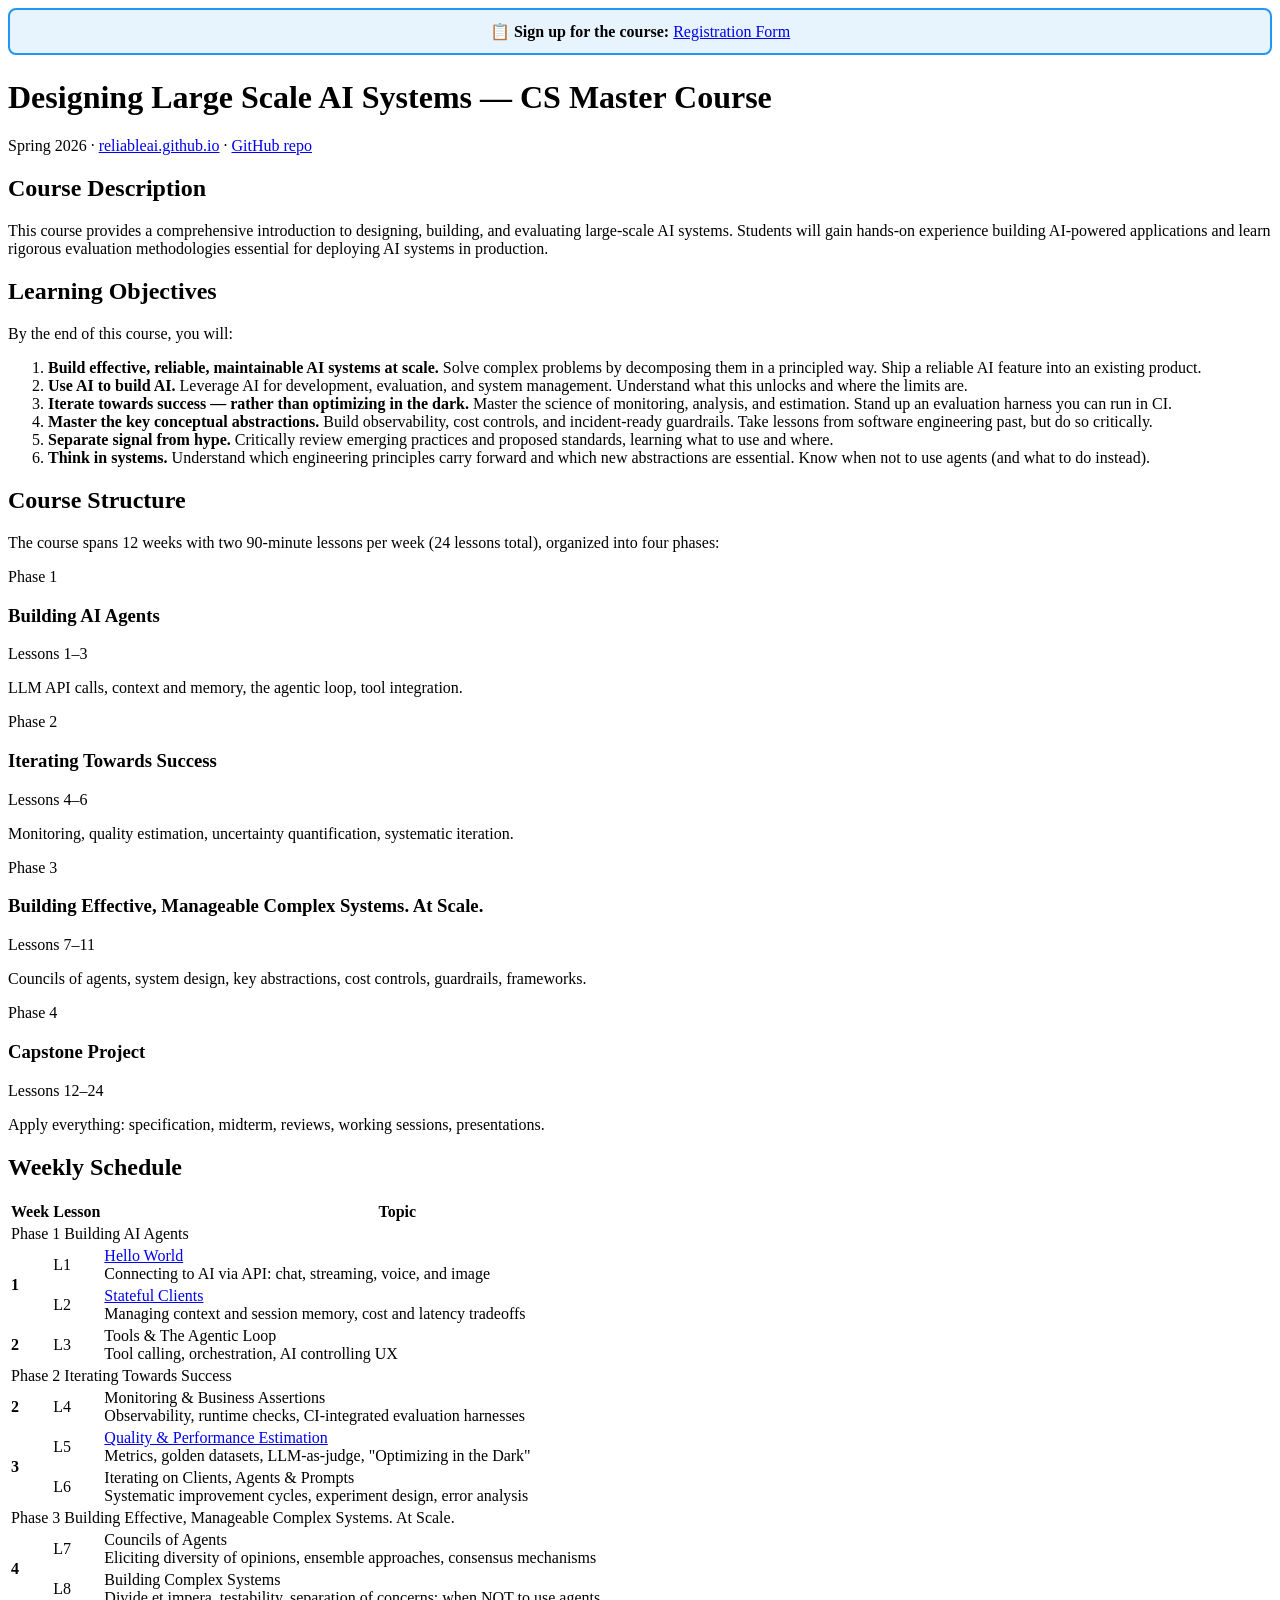
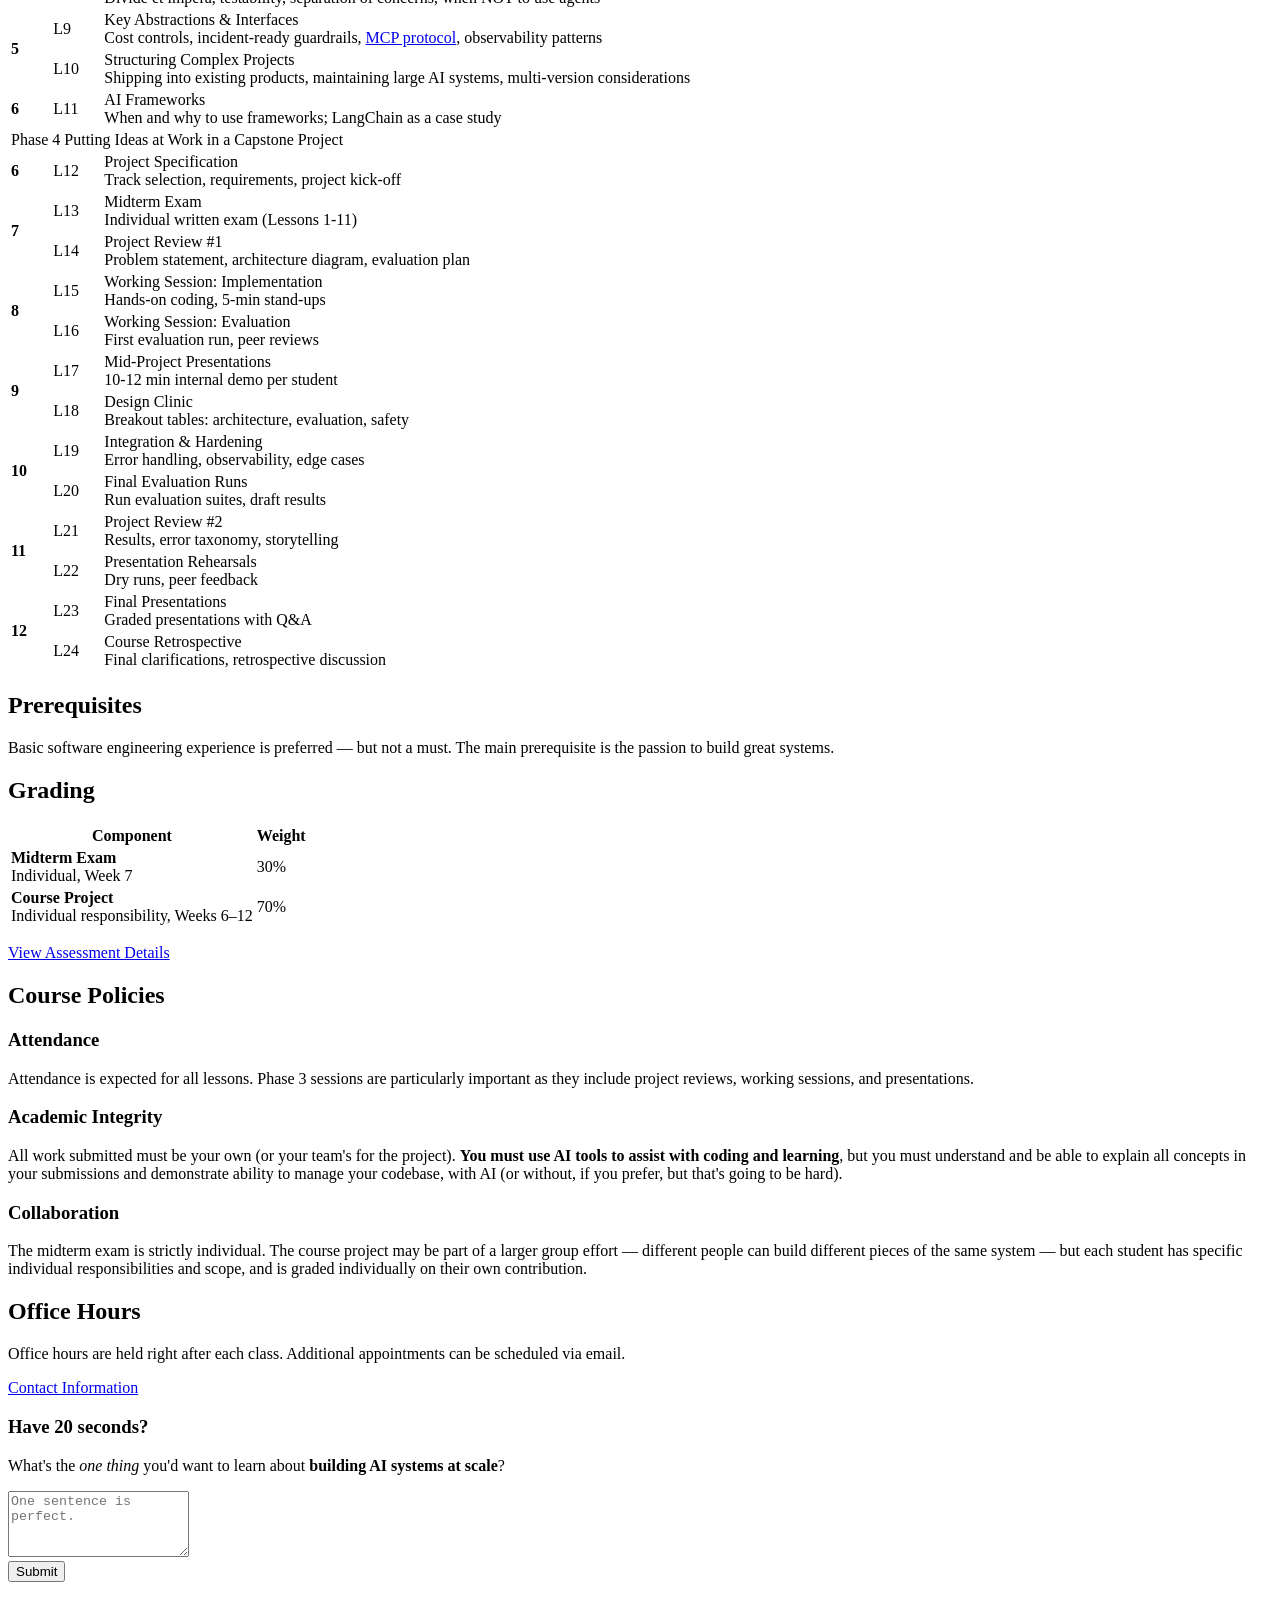
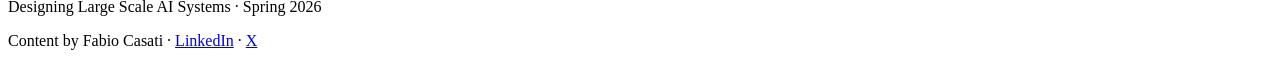
==== index.html @ 2cc03a86 "Add course signup form link to homepage" ====
<!DOCTYPE html>
<!--
  Content by Fabio Casati
  https://www.linkedin.com/in/sphoebs/
  https://x.com/sphoebs
-->
<html lang="en">
<head>
  <meta charset="UTF-8">
  <meta name="viewport" content="width=device-width, initial-scale=1.0">
  <title>Designing Large Scale AI Systems - Spring 2026</title>
  <link rel="stylesheet" href="style.css">
</head>
<body>
  <!-- Header loaded dynamically -->

  <main>
    <div style="background: #e8f4fd; border: 2px solid #2196F3; border-radius: 8px; padding: 12px 20px; margin-bottom: 24px; text-align: center;">
      <strong>📋 Sign up for the course:</strong> <a href="https://forms.gle/YihfPA1Evv4JsoEd8" target="_blank">Registration Form</a>
    </div>
    <h1>Designing Large Scale AI Systems — CS Master Course</h1>
    <p class="text-muted">Spring 2026 · <a href="https://reliableai.github.io">reliableai.github.io</a> · <a href="https://github.com/reliableai/ai-design-2026-pub">GitHub repo</a></p>
    <h2>Course Description</h2>
    <p>
      This course provides a comprehensive introduction to designing, building, and evaluating
      large-scale AI systems. Students will gain hands-on experience building AI-powered applications
      and learn rigorous evaluation methodologies essential for deploying AI systems in production.
    </p>

    <div class="objectives-box">
      <h2>Learning Objectives</h2>
      <p>By the end of this course, you will:</p>
      <ol>
        <li><strong>Build effective, reliable, maintainable AI systems at scale.</strong> Solve complex problems by decomposing them in a principled way. Ship a reliable AI feature into an existing product.</li>
        <li><strong>Use AI to build AI.</strong> Leverage AI for development, evaluation, and system management. Understand what this unlocks and where the limits are.</li>
        <li><strong>Iterate towards success — rather than optimizing in the dark.</strong> Master the science of monitoring, analysis, and estimation. Stand up an evaluation harness you can run in CI.</li>
        <li><strong>Master the key conceptual abstractions.</strong> Build observability, cost controls, and incident-ready guardrails. Take lessons from software engineering past, but do so critically.</li>
        <li><strong>Separate signal from hype.</strong> Critically review emerging practices and proposed standards, learning what to use and where.</li>
        <li><strong>Think in systems.</strong> Understand which engineering principles carry forward and which new abstractions are essential. Know when not to use agents (and what to do instead).</li>
      </ol>
    </div>

    <div class="phases-box">
      <h2>Course Structure</h2>
      <p>The course spans 12 weeks with two 90-minute lessons per week (24 lessons total), organized into four phases:</p>
      <div class="phases-grid">
        <div class="phase-card phase-1">
          <div class="phase-number">Phase 1</div>
          <h3>Building AI Agents</h3>
          <div class="phase-lessons">Lessons 1–3</div>
          <p>LLM API calls, context and memory, the agentic loop, tool integration.</p>
        </div>
        <div class="phase-card phase-2">
          <div class="phase-number">Phase 2</div>
          <h3>Iterating Towards Success</h3>
          <div class="phase-lessons">Lessons 4–6</div>
          <p>Monitoring, quality estimation, uncertainty quantification, systematic iteration.</p>
        </div>
        <div class="phase-card phase-3">
          <div class="phase-number">Phase 3</div>
          <h3>Building Effective, Manageable Complex Systems. At Scale.</h3>
          <div class="phase-lessons">Lessons 7–11</div>
          <p>Councils of agents, system design, key abstractions, cost controls, guardrails, frameworks.</p>
        </div>
        <div class="phase-card phase-4">
          <div class="phase-number">Phase 4</div>
          <h3>Capstone Project</h3>
          <div class="phase-lessons">Lessons 12–24</div>
          <p>Apply everything: specification, midterm, reviews, working sessions, presentations.</p>
        </div>
      </div>
    </div>

    <h2>Weekly Schedule</h2>

    <table>
      <thead>
        <tr>
          <th>Week</th>
          <th>Lesson</th>
          <th>Topic</th>
        </tr>
      </thead>
      <tbody>
        <!-- Phase 1 -->
        <tr class="week-header">
          <td colspan="3"><span class="phase phase-1">Phase 1</span> Building AI Agents</td>
        </tr>
        <tr>
          <td rowspan="2"><strong>1</strong></td>
          <td>L1</td>
          <td>
            <div class="lesson-title"><a href="labs/01_hello_world/hello_world_3.0.html">Hello World</a></div>
            <div class="lesson-desc">Connecting to AI via API: chat, streaming, voice, and image</div>
          </td>
        </tr>
        <tr>
          <td>L2</td>
          <td>
            <div class="lesson-title"><a href="labs/02_standalone_agents/stateless_stateful_agents.html">Stateful Clients</a></div>
            <div class="lesson-desc">Managing context and session memory, cost and latency tradeoffs</div>
          </td>
        </tr>
        <tr>
          <td><strong>2</strong></td>
          <td>L3</td>
          <td>
            <div class="lesson-title">Tools & The Agentic Loop</div>
            <div class="lesson-desc">Tool calling, orchestration, AI controlling UX</div>
          </td>
        </tr>

        <!-- Phase 2 -->
        <tr class="week-header">
          <td colspan="3"><span class="phase phase-2">Phase 2</span> Iterating Towards Success</td>
        </tr>
        <tr>
          <td><strong>2</strong></td>
          <td>L4</td>
          <td>
            <div class="lesson-title">Monitoring & Business Assertions</div>
            <div class="lesson-desc">Observability, runtime checks, CI-integrated evaluation harnesses</div>
          </td>
        </tr>
        <tr>
          <td rowspan="2"><strong>3</strong></td>
          <td>L5</td>
          <td>
            <div class="lesson-title"><a href="labs/04_eval/optimizing-in-the-dark/index.html">Quality & Performance Estimation</a></div>
            <div class="lesson-desc">Metrics, golden datasets, LLM-as-judge, "Optimizing in the Dark"</div>
          </td>
        </tr>
        <tr>
          <td>L6</td>
          <td>
            <div class="lesson-title">Iterating on Clients, Agents & Prompts</div>
            <div class="lesson-desc">Systematic improvement cycles, experiment design, error analysis</div>
          </td>
        </tr>

        <!-- Phase 3 -->
        <tr class="week-header">
          <td colspan="3"><span class="phase phase-3">Phase 3</span> Building Effective, Manageable Complex Systems. At Scale.</td>
        </tr>
        <tr>
          <td rowspan="2"><strong>4</strong></td>
          <td>L7</td>
          <td>
            <div class="lesson-title">Councils of Agents</div>
            <div class="lesson-desc">Eliciting diversity of opinions, ensemble approaches, consensus mechanisms</div>
          </td>
        </tr>
        <tr>
          <td>L8</td>
          <td>
            <div class="lesson-title">Building Complex Systems</div>
            <div class="lesson-desc">Divide et impera, testability, separation of concerns; when NOT to use agents</div>
          </td>
        </tr>
        <tr>
          <td rowspan="2"><strong>5</strong></td>
          <td>L9</td>
          <td>
            <div class="lesson-title">Key Abstractions & Interfaces</div>
            <div class="lesson-desc">Cost controls, incident-ready guardrails, <a href="labs/03_ai-api/mcp_tutorial.html">MCP protocol</a>, observability patterns</div>
          </td>
        </tr>
        <tr>
          <td>L10</td>
          <td>
            <div class="lesson-title">Structuring Complex Projects</div>
            <div class="lesson-desc">Shipping into existing products, maintaining large AI systems, multi-version considerations</div>
          </td>
        </tr>
        <tr>
          <td><strong>6</strong></td>
          <td>L11</td>
          <td>
            <div class="lesson-title">AI Frameworks</div>
            <div class="lesson-desc">When and why to use frameworks; LangChain as a case study</div>
          </td>
        </tr>

        <!-- Phase 4 -->
        <tr class="week-header">
          <td colspan="3"><span class="phase phase-4">Phase 4</span> Putting Ideas at Work in a Capstone Project</td>
        </tr>
        <tr>
          <td><strong>6</strong></td>
          <td>L12</td>
          <td>
            <div class="lesson-title">Project Specification</div>
            <div class="lesson-desc">Track selection, requirements, project kick-off</div>
          </td>
        </tr>
        <tr>
          <td rowspan="2"><strong>7</strong></td>
          <td>L13</td>
          <td>
            <div class="lesson-title">Midterm Exam</div>
            <div class="lesson-desc">Individual written exam (Lessons 1-11)</div>
          </td>
        </tr>
        <tr>
          <td>L14</td>
          <td>
            <div class="lesson-title">Project Review #1</div>
            <div class="lesson-desc">Problem statement, architecture diagram, evaluation plan</div>
          </td>
        </tr>
        <tr>
          <td rowspan="2"><strong>8</strong></td>
          <td>L15</td>
          <td>
            <div class="lesson-title">Working Session: Implementation</div>
            <div class="lesson-desc">Hands-on coding, 5-min stand-ups</div>
          </td>
        </tr>
        <tr>
          <td>L16</td>
          <td>
            <div class="lesson-title">Working Session: Evaluation</div>
            <div class="lesson-desc">First evaluation run, peer reviews</div>
          </td>
        </tr>
        <tr>
          <td rowspan="2"><strong>9</strong></td>
          <td>L17</td>
          <td>
            <div class="lesson-title">Mid-Project Presentations</div>
            <div class="lesson-desc">10-12 min internal demo per student</div>
          </td>
        </tr>
        <tr>
          <td>L18</td>
          <td>
            <div class="lesson-title">Design Clinic</div>
            <div class="lesson-desc">Breakout tables: architecture, evaluation, safety</div>
          </td>
        </tr>
        <tr>
          <td rowspan="2"><strong>10</strong></td>
          <td>L19</td>
          <td>
            <div class="lesson-title">Integration & Hardening</div>
            <div class="lesson-desc">Error handling, observability, edge cases</div>
          </td>
        </tr>
        <tr>
          <td>L20</td>
          <td>
            <div class="lesson-title">Final Evaluation Runs</div>
            <div class="lesson-desc">Run evaluation suites, draft results</div>
          </td>
        </tr>
        <tr>
          <td rowspan="2"><strong>11</strong></td>
          <td>L21</td>
          <td>
            <div class="lesson-title">Project Review #2</div>
            <div class="lesson-desc">Results, error taxonomy, storytelling</div>
          </td>
        </tr>
        <tr>
          <td>L22</td>
          <td>
            <div class="lesson-title">Presentation Rehearsals</div>
            <div class="lesson-desc">Dry runs, peer feedback</div>
          </td>
        </tr>
        <tr>
          <td rowspan="2"><strong>12</strong></td>
          <td>L23</td>
          <td>
            <div class="lesson-title">Final Presentations</div>
            <div class="lesson-desc">Graded presentations with Q&A</div>
          </td>
        </tr>
        <tr>
          <td>L24</td>
          <td>
            <div class="lesson-title">Course Retrospective</div>
            <div class="lesson-desc">Final clarifications, retrospective discussion</div>
          </td>
        </tr>
      </tbody>
    </table>

    <h2>Prerequisites</h2>
    <p>
      Basic software engineering experience is preferred — but not a must.
      The main prerequisite is the passion to build great systems.
    </p>

    <h2>Grading</h2>
    <table class="grading-table">
      <thead>
        <tr>
          <th>Component</th>
          <th>Weight</th>
        </tr>
      </thead>
      <tbody>
        <tr>
          <td>
            <strong>Midterm Exam</strong>
            <div class="text-muted text-small">Individual, Week 7</div>
          </td>
          <td>30%</td>
        </tr>
        <tr>
          <td>
            <strong>Course Project</strong>
            <div class="text-muted text-small">Individual responsibility, Weeks 6–12</div>
          </td>
          <td>70%</td>
        </tr>
      </tbody>
    </table>

    <p><a href="assessments.html" class="btn">View Assessment Details</a></p>

    <h2>Course Policies</h2>

    <h3>Attendance</h3>
    <p>
      Attendance is expected for all lessons. Phase 3 sessions are particularly important
      as they include project reviews, working sessions, and presentations.
    </p>

    <h3>Academic Integrity</h3>
    <p>
      All work submitted must be your own (or your team's for the project). <strong>You must use AI tools to assist with coding and learning</strong>, but you must understand and be able to explain all concepts in your submissions and demonstrate ability to manage your codebase, with AI (or without, if you prefer, but that's going to be hard).
    </p>

    <h3>Collaboration</h3>
    <p>
      The midterm exam is strictly individual. The course project may be part of a larger group effort — different people can build different pieces of the same system — but each student has specific individual responsibilities and scope, and is graded individually on their own contribution.
    </p>

    <h2>Office Hours</h2>
    <p>
      Office hours are held right after each class. Additional appointments can be
      scheduled via email.
    </p>

    <p class="mt-3">
      <a href="about.html" class="btn-secondary btn">Contact Information</a>
    </p>

    <section id="feedback" class="quick-feedback">
      <h3>Have 20 seconds?</h3>
      <p>
        What's the <em>one thing</em> you'd want to learn about
        <strong>building AI systems at scale</strong>?
      </p>
      <form action="https://formsubmit.co/adaa0c88245095dc975bd57f5b3d0f43" method="POST">
        <input type="hidden" name="_subject" value="AI Design Course Feedback">
        <input type="hidden" name="_captcha" value="false">
        <textarea
          name="feedback"
          rows="4"
          placeholder="One sentence is perfect."
          required></textarea>
        <br>
        <button type="submit">Submit</button>
      </form>
    </section>
  </main>

  <footer>
    <p>Designing Large Scale AI Systems &middot; Spring 2026</p>
    <p class="text-small">Content by Fabio Casati · <a href="https://www.linkedin.com/in/sphoebs/">LinkedIn</a> · <a href="https://x.com/sphoebs">X</a></p>
  </footer>

  <script src="scripts.js"></script>
</body>
</html>
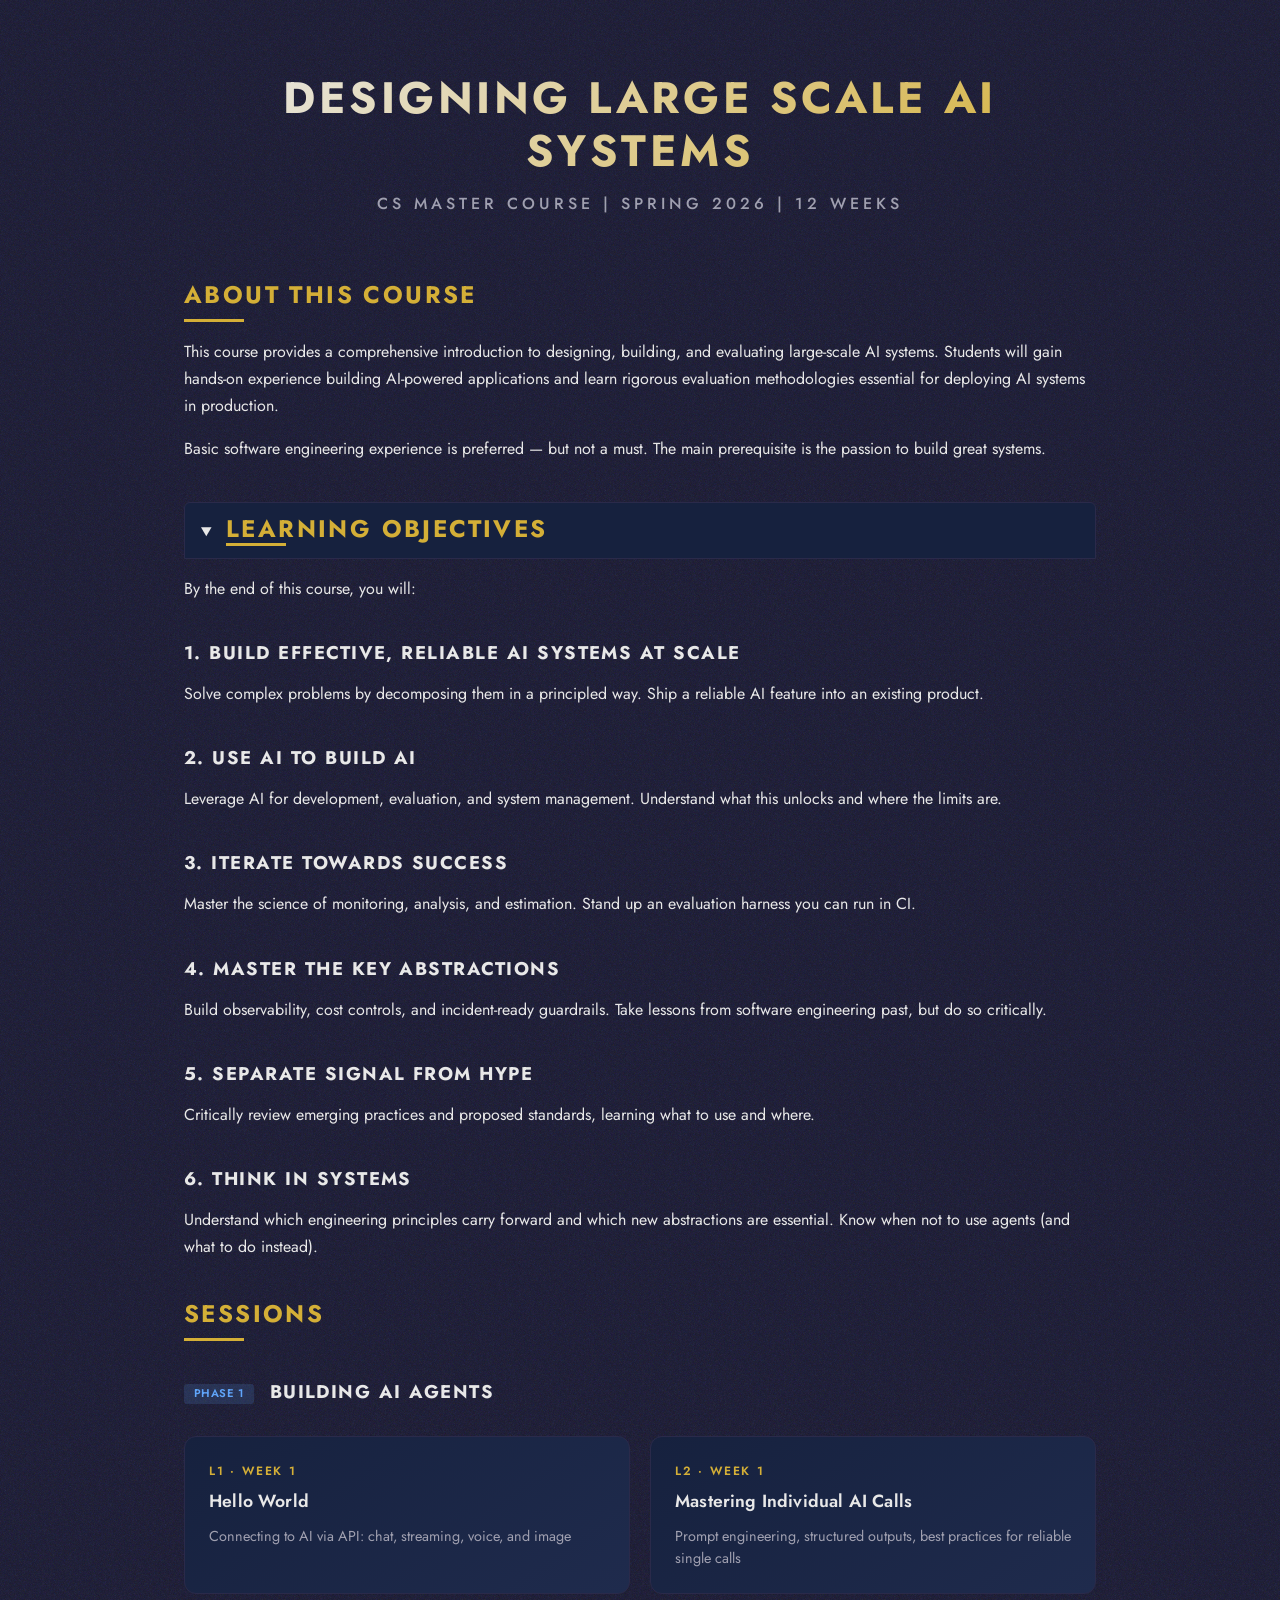
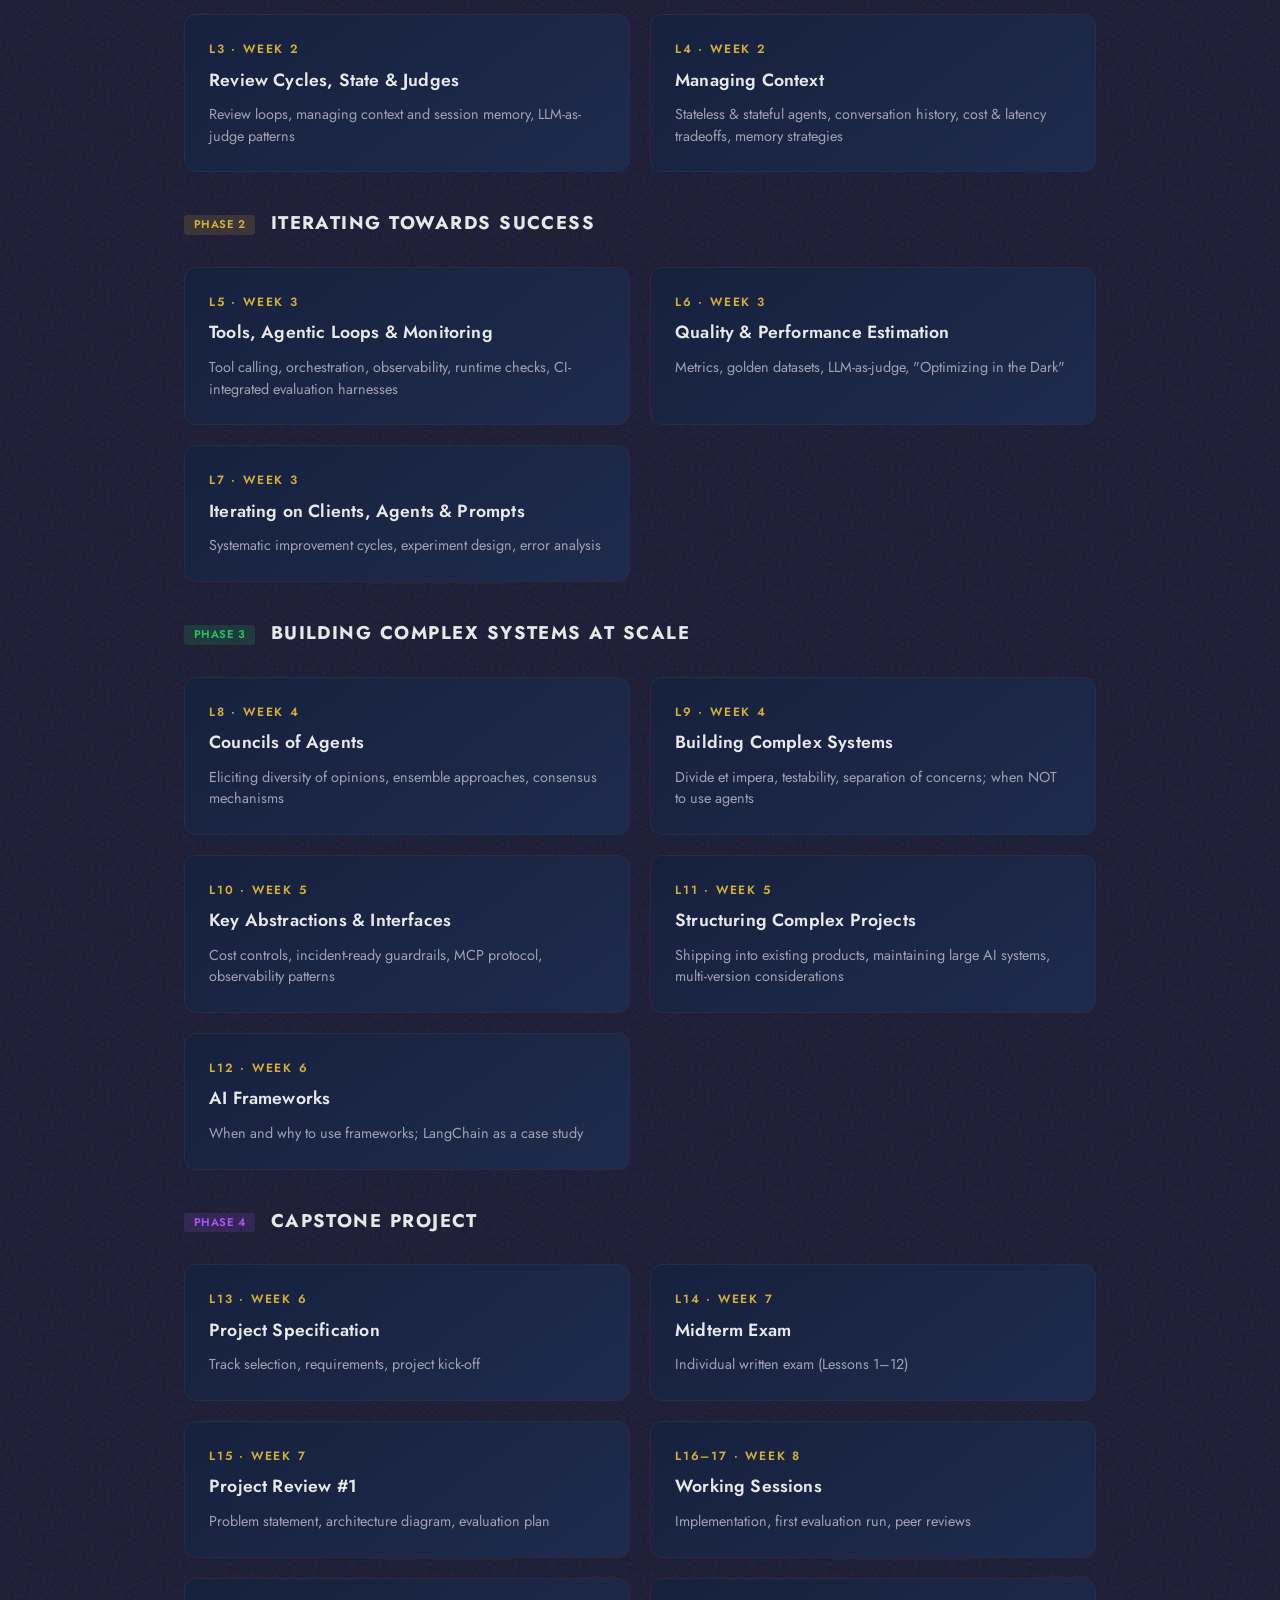
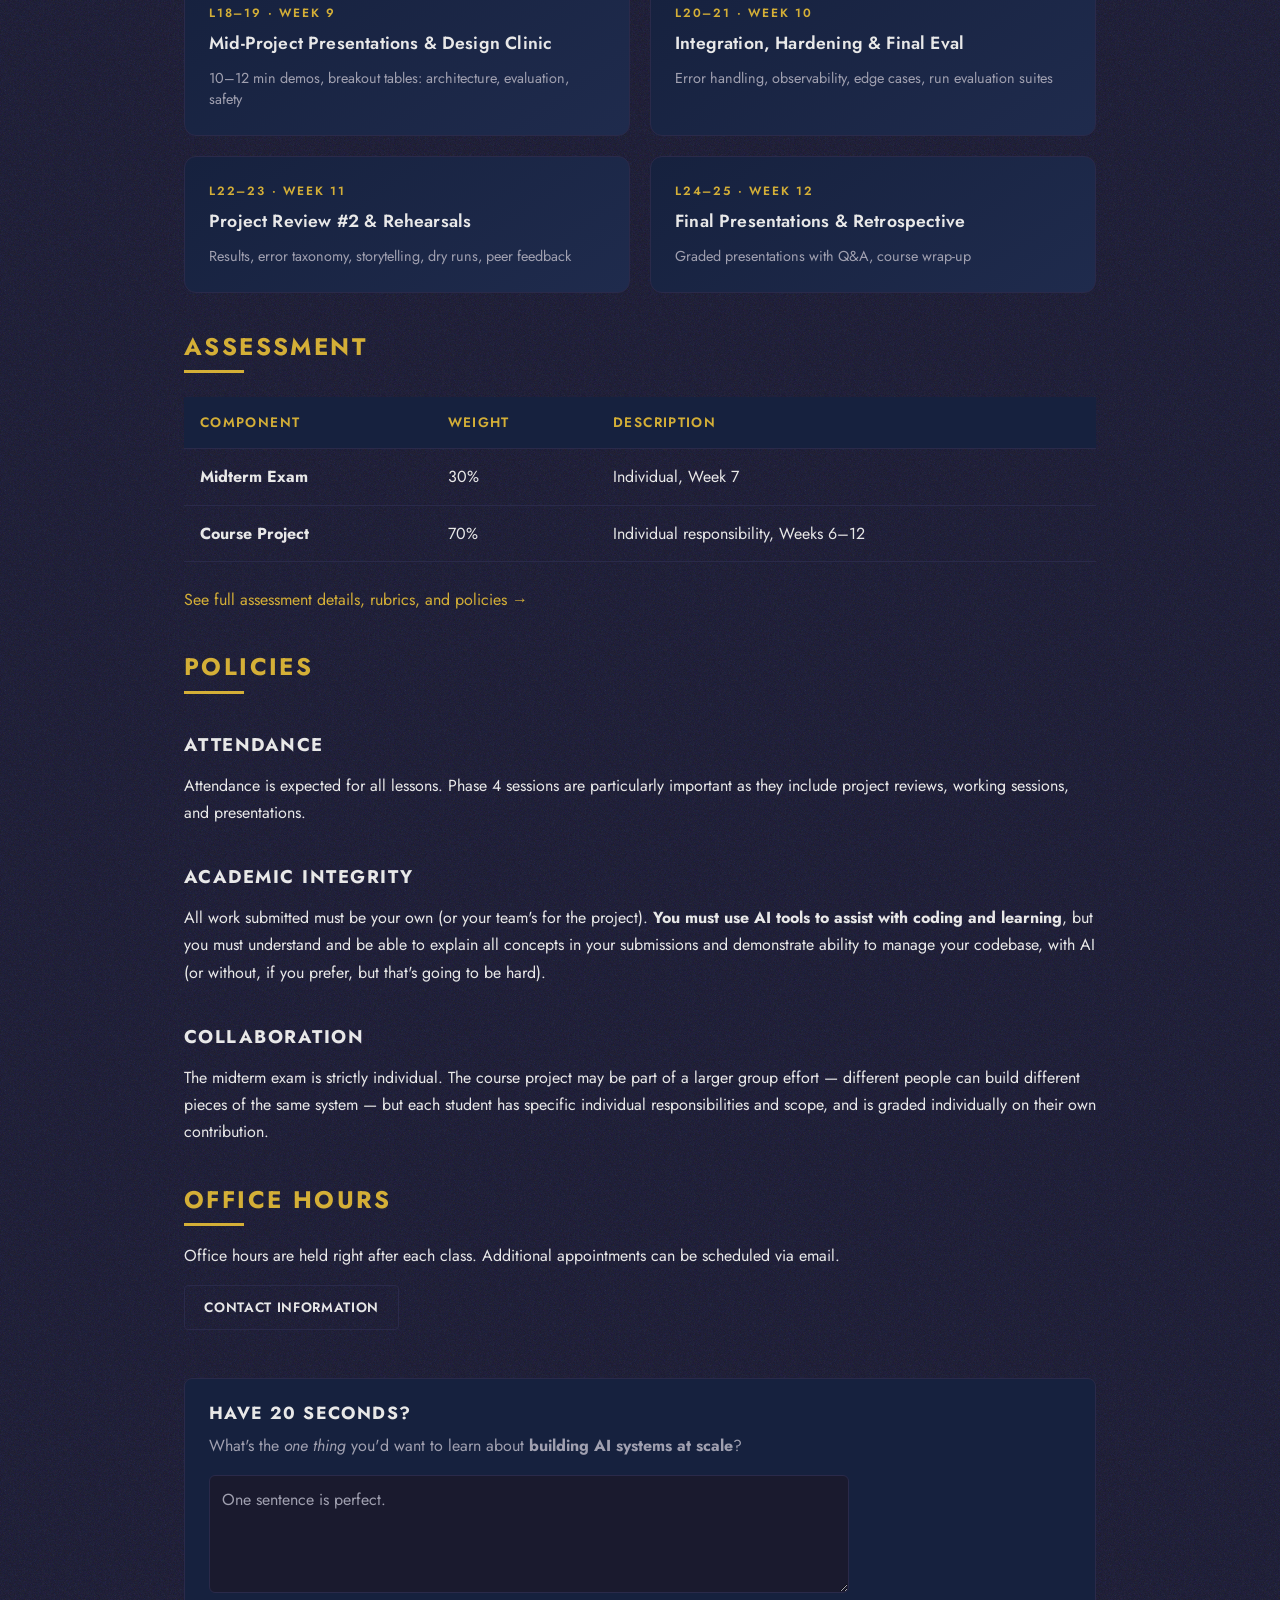
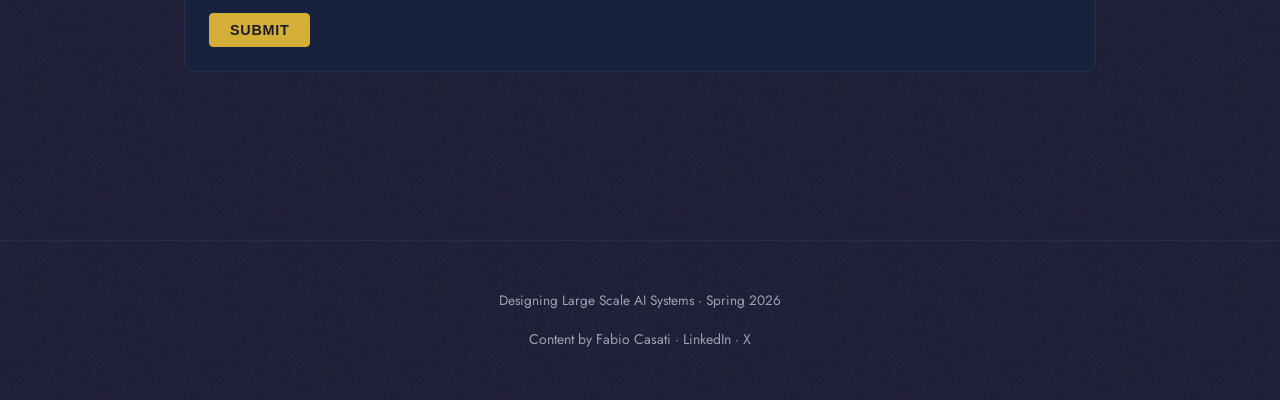
==== commit f32be348: "Redesign homepage with dark academic theme Card-based session grid, collapsible learning objectives," ====
--- a/index.html
+++ b/index.html
@@ -15,338 +15,223 @@
   <!-- Header loaded dynamically -->
 
   <main>
-    <div style="background: #e8f4fd; border: 2px solid #2196F3; border-radius: 8px; padding: 12px 20px; margin-bottom: 24px; text-align: center;">
-      <strong>📋 Sign up for the course:</strong> <a href="https://forms.gle/YihfPA1Evv4JsoEd8" target="_blank">Registration Form</a>
+    <div class="hero">
+      <h1>Designing Large Scale AI Systems</h1>
+      <p class="subtitle">CS Master Course | Spring 2026 | 12 weeks</p>
     </div>
-    <h1>Designing Large Scale AI Systems — CS Master Course</h1>
-    <p class="text-muted">Spring 2026 · <a href="https://reliableai.github.io">reliableai.github.io</a> · <a href="https://github.com/reliableai/ai-design-2026-pub">GitHub repo</a></p>
-    <h2>Course Description</h2>
-    <p>
-      This course provides a comprehensive introduction to designing, building, and evaluating
-      large-scale AI systems. Students will gain hands-on experience building AI-powered applications
-      and learn rigorous evaluation methodologies essential for deploying AI systems in production.
-    </p>
-
-    <div class="objectives-box">
-      <h2>Learning Objectives</h2>
-      <p>By the end of this course, you will:</p>
-      <ol>
-        <li><strong>Build effective, reliable, maintainable AI systems at scale.</strong> Solve complex problems by decomposing them in a principled way. Ship a reliable AI feature into an existing product.</li>
-        <li><strong>Use AI to build AI.</strong> Leverage AI for development, evaluation, and system management. Understand what this unlocks and where the limits are.</li>
-        <li><strong>Iterate towards success — rather than optimizing in the dark.</strong> Master the science of monitoring, analysis, and estimation. Stand up an evaluation harness you can run in CI.</li>
-        <li><strong>Master the key conceptual abstractions.</strong> Build observability, cost controls, and incident-ready guardrails. Take lessons from software engineering past, but do so critically.</li>
-        <li><strong>Separate signal from hype.</strong> Critically review emerging practices and proposed standards, learning what to use and where.</li>
-        <li><strong>Think in systems.</strong> Understand which engineering principles carry forward and which new abstractions are essential. Know when not to use agents (and what to do instead).</li>
-      </ol>
-    </div>
-
-    <div class="phases-box">
-      <h2>Course Structure</h2>
-      <p>The course spans 12 weeks with two 90-minute lessons per week (24 lessons total), organized into four phases:</p>
-      <div class="phases-grid">
-        <div class="phase-card phase-1">
-          <div class="phase-number">Phase 1</div>
-          <h3>Building AI Agents</h3>
-          <div class="phase-lessons">Lessons 1–3</div>
-          <p>LLM API calls, context and memory, the agentic loop, tool integration.</p>
-        </div>
-        <div class="phase-card phase-2">
-          <div class="phase-number">Phase 2</div>
-          <h3>Iterating Towards Success</h3>
-          <div class="phase-lessons">Lessons 4–6</div>
-          <p>Monitoring, quality estimation, uncertainty quantification, systematic iteration.</p>
-        </div>
-        <div class="phase-card phase-3">
-          <div class="phase-number">Phase 3</div>
-          <h3>Building Effective, Manageable Complex Systems. At Scale.</h3>
-          <div class="phase-lessons">Lessons 7–11</div>
-          <p>Councils of agents, system design, key abstractions, cost controls, guardrails, frameworks.</p>
-        </div>
-        <div class="phase-card phase-4">
-          <div class="phase-number">Phase 4</div>
-          <h3>Capstone Project</h3>
-          <div class="phase-lessons">Lessons 12–24</div>
-          <p>Apply everything: specification, midterm, reviews, working sessions, presentations.</p>
-        </div>
-      </div>
-    </div>
-
-    <h2>Weekly Schedule</h2>
-
-    <table>
-      <thead>
-        <tr>
-          <th>Week</th>
-          <th>Lesson</th>
-          <th>Topic</th>
-        </tr>
-      </thead>
-      <tbody>
-        <!-- Phase 1 -->
-        <tr class="week-header">
-          <td colspan="3"><span class="phase phase-1">Phase 1</span> Building AI Agents</td>
-        </tr>
-        <tr>
-          <td rowspan="2"><strong>1</strong></td>
-          <td>L1</td>
-          <td>
-            <div class="lesson-title"><a href="labs/01_hello_world/hello_world_3.0.html">Hello World</a></div>
-            <div class="lesson-desc">Connecting to AI via API: chat, streaming, voice, and image</div>
-          </td>
-        </tr>
-        <tr>
-          <td>L2</td>
-          <td>
-            <div class="lesson-title"><a href="labs/02_standalone_agents/stateless_stateful_agents.html">Stateful Clients</a></div>
-            <div class="lesson-desc">Managing context and session memory, cost and latency tradeoffs</div>
-          </td>
-        </tr>
-        <tr>
-          <td><strong>2</strong></td>
-          <td>L3</td>
-          <td>
-            <div class="lesson-title">Tools & The Agentic Loop</div>
-            <div class="lesson-desc">Tool calling, orchestration, AI controlling UX</div>
-          </td>
-        </tr>
-
-        <!-- Phase 2 -->
-        <tr class="week-header">
-          <td colspan="3"><span class="phase phase-2">Phase 2</span> Iterating Towards Success</td>
-        </tr>
-        <tr>
-          <td><strong>2</strong></td>
-          <td>L4</td>
-          <td>
-            <div class="lesson-title">Monitoring & Business Assertions</div>
-            <div class="lesson-desc">Observability, runtime checks, CI-integrated evaluation harnesses</div>
-          </td>
-        </tr>
-        <tr>
-          <td rowspan="2"><strong>3</strong></td>
-          <td>L5</td>
-          <td>
-            <div class="lesson-title"><a href="labs/04_eval/optimizing-in-the-dark/index.html">Quality & Performance Estimation</a></div>
-            <div class="lesson-desc">Metrics, golden datasets, LLM-as-judge, "Optimizing in the Dark"</div>
-          </td>
-        </tr>
-        <tr>
-          <td>L6</td>
-          <td>
-            <div class="lesson-title">Iterating on Clients, Agents & Prompts</div>
-            <div class="lesson-desc">Systematic improvement cycles, experiment design, error analysis</div>
-          </td>
-        </tr>
-
-        <!-- Phase 3 -->
-        <tr class="week-header">
-          <td colspan="3"><span class="phase phase-3">Phase 3</span> Building Effective, Manageable Complex Systems. At Scale.</td>
-        </tr>
-        <tr>
-          <td rowspan="2"><strong>4</strong></td>
-          <td>L7</td>
-          <td>
-            <div class="lesson-title">Councils of Agents</div>
-            <div class="lesson-desc">Eliciting diversity of opinions, ensemble approaches, consensus mechanisms</div>
-          </td>
-        </tr>
-        <tr>
-          <td>L8</td>
-          <td>
-            <div class="lesson-title">Building Complex Systems</div>
-            <div class="lesson-desc">Divide et impera, testability, separation of concerns; when NOT to use agents</div>
-          </td>
-        </tr>
-        <tr>
-          <td rowspan="2"><strong>5</strong></td>
-          <td>L9</td>
-          <td>
-            <div class="lesson-title">Key Abstractions & Interfaces</div>
-            <div class="lesson-desc">Cost controls, incident-ready guardrails, <a href="labs/03_ai-api/mcp_tutorial.html">MCP protocol</a>, observability patterns</div>
-          </td>
-        </tr>
-        <tr>
-          <td>L10</td>
-          <td>
-            <div class="lesson-title">Structuring Complex Projects</div>
-            <div class="lesson-desc">Shipping into existing products, maintaining large AI systems, multi-version considerations</div>
-          </td>
-        </tr>
-        <tr>
-          <td><strong>6</strong></td>
-          <td>L11</td>
-          <td>
-            <div class="lesson-title">AI Frameworks</div>
-            <div class="lesson-desc">When and why to use frameworks; LangChain as a case study</div>
-          </td>
-        </tr>
-
-        <!-- Phase 4 -->
-        <tr class="week-header">
-          <td colspan="3"><span class="phase phase-4">Phase 4</span> Putting Ideas at Work in a Capstone Project</td>
-        </tr>
-        <tr>
-          <td><strong>6</strong></td>
-          <td>L12</td>
-          <td>
-            <div class="lesson-title">Project Specification</div>
-            <div class="lesson-desc">Track selection, requirements, project kick-off</div>
-          </td>
-        </tr>
-        <tr>
-          <td rowspan="2"><strong>7</strong></td>
-          <td>L13</td>
-          <td>
-            <div class="lesson-title">Midterm Exam</div>
-            <div class="lesson-desc">Individual written exam (Lessons 1-11)</div>
-          </td>
-        </tr>
-        <tr>
-          <td>L14</td>
-          <td>
-            <div class="lesson-title">Project Review #1</div>
-            <div class="lesson-desc">Problem statement, architecture diagram, evaluation plan</div>
-          </td>
-        </tr>
-        <tr>
-          <td rowspan="2"><strong>8</strong></td>
-          <td>L15</td>
-          <td>
-            <div class="lesson-title">Working Session: Implementation</div>
-            <div class="lesson-desc">Hands-on coding, 5-min stand-ups</div>
-          </td>
-        </tr>
-        <tr>
-          <td>L16</td>
-          <td>
-            <div class="lesson-title">Working Session: Evaluation</div>
-            <div class="lesson-desc">First evaluation run, peer reviews</div>
-          </td>
-        </tr>
-        <tr>
-          <td rowspan="2"><strong>9</strong></td>
-          <td>L17</td>
-          <td>
-            <div class="lesson-title">Mid-Project Presentations</div>
-            <div class="lesson-desc">10-12 min internal demo per student</div>
-          </td>
-        </tr>
-        <tr>
-          <td>L18</td>
-          <td>
-            <div class="lesson-title">Design Clinic</div>
-            <div class="lesson-desc">Breakout tables: architecture, evaluation, safety</div>
-          </td>
-        </tr>
-        <tr>
-          <td rowspan="2"><strong>10</strong></td>
-          <td>L19</td>
-          <td>
-            <div class="lesson-title">Integration & Hardening</div>
-            <div class="lesson-desc">Error handling, observability, edge cases</div>
-          </td>
-        </tr>
-        <tr>
-          <td>L20</td>
-          <td>
-            <div class="lesson-title">Final Evaluation Runs</div>
-            <div class="lesson-desc">Run evaluation suites, draft results</div>
-          </td>
-        </tr>
-        <tr>
-          <td rowspan="2"><strong>11</strong></td>
-          <td>L21</td>
-          <td>
-            <div class="lesson-title">Project Review #2</div>
-            <div class="lesson-desc">Results, error taxonomy, storytelling</div>
-          </td>
-        </tr>
-        <tr>
-          <td>L22</td>
-          <td>
-            <div class="lesson-title">Presentation Rehearsals</div>
-            <div class="lesson-desc">Dry runs, peer feedback</div>
-          </td>
-        </tr>
-        <tr>
-          <td rowspan="2"><strong>12</strong></td>
-          <td>L23</td>
-          <td>
-            <div class="lesson-title">Final Presentations</div>
-            <div class="lesson-desc">Graded presentations with Q&A</div>
-          </td>
-        </tr>
-        <tr>
-          <td>L24</td>
-          <td>
-            <div class="lesson-title">Course Retrospective</div>
-            <div class="lesson-desc">Final clarifications, retrospective discussion</div>
-          </td>
-        </tr>
-      </tbody>
-    </table>
-
-    <h2>Prerequisites</h2>
-    <p>
-      Basic software engineering experience is preferred — but not a must.
-      The main prerequisite is the passion to build great systems.
-    </p>
-
-    <h2>Grading</h2>
-    <table class="grading-table">
-      <thead>
-        <tr>
-          <th>Component</th>
-          <th>Weight</th>
-        </tr>
-      </thead>
-      <tbody>
-        <tr>
-          <td>
-            <strong>Midterm Exam</strong>
-            <div class="text-muted text-small">Individual, Week 7</div>
-          </td>
-          <td>30%</td>
-        </tr>
-        <tr>
-          <td>
-            <strong>Course Project</strong>
-            <div class="text-muted text-small">Individual responsibility, Weeks 6–12</div>
-          </td>
-          <td>70%</td>
-        </tr>
-      </tbody>
-    </table>
-
-    <p><a href="assessments.html" class="btn">View Assessment Details</a></p>
-
-    <h2>Course Policies</h2>
-
-    <h3>Attendance</h3>
-    <p>
-      Attendance is expected for all lessons. Phase 3 sessions are particularly important
-      as they include project reviews, working sessions, and presentations.
-    </p>
-
-    <h3>Academic Integrity</h3>
-    <p>
-      All work submitted must be your own (or your team's for the project). <strong>You must use AI tools to assist with coding and learning</strong>, but you must understand and be able to explain all concepts in your submissions and demonstrate ability to manage your codebase, with AI (or without, if you prefer, but that's going to be hard).
-    </p>
-
-    <h3>Collaboration</h3>
-    <p>
-      The midterm exam is strictly individual. The course project may be part of a larger group effort — different people can build different pieces of the same system — but each student has specific individual responsibilities and scope, and is graded individually on their own contribution.
-    </p>
-
-    <h2>Office Hours</h2>
-    <p>
-      Office hours are held right after each class. Additional appointments can be
-      scheduled via email.
-    </p>
-
-    <p class="mt-3">
-      <a href="about.html" class="btn-secondary btn">Contact Information</a>
-    </p>
+
+    <section>
+      <h2>About This Course</h2>
+      <p>
+        This course provides a comprehensive introduction to designing, building, and evaluating
+        large-scale AI systems. Students will gain hands-on experience building AI-powered applications
+        and learn rigorous evaluation methodologies essential for deploying AI systems in production.
+      </p>
+      <p>
+        Basic software engineering experience is preferred — but not a must.
+        The main prerequisite is the passion to build great systems.
+      </p>
+    </section>
+
+    <section>
+      <details open>
+        <summary><h2 style="display:inline; margin:0; padding-bottom:0; margin-left:0.5rem;">Learning Objectives</h2></summary>
+        <p>By the end of this course, you will:</p>
+
+        <h3>1. Build Effective, Reliable AI Systems at Scale</h3>
+        <p>Solve complex problems by decomposing them in a principled way. Ship a reliable AI feature into an existing product.</p>
+
+        <h3>2. Use AI to Build AI</h3>
+        <p>Leverage AI for development, evaluation, and system management. Understand what this unlocks and where the limits are.</p>
+
+        <h3>3. Iterate Towards Success</h3>
+        <p>Master the science of monitoring, analysis, and estimation. Stand up an evaluation harness you can run in CI.</p>
+
+        <h3>4. Master the Key Abstractions</h3>
+        <p>Build observability, cost controls, and incident-ready guardrails. Take lessons from software engineering past, but do so critically.</p>
+
+        <h3>5. Separate Signal from Hype</h3>
+        <p>Critically review emerging practices and proposed standards, learning what to use and where.</p>
+
+        <h3>6. Think in Systems</h3>
+        <p>Understand which engineering principles carry forward and which new abstractions are essential. Know when not to use agents (and what to do instead).</p>
+      </details>
+    </section>
+
+    <section>
+      <h2>Sessions</h2>
+
+      <h3><span class="phase phase-1">Phase 1</span> Building AI Agents</h3>
+      <div class="modules-grid">
+        <a href="labs/01_hello_world/hello_world_3.0.html" class="module-card">
+          <div class="number">L1 · Week 1</div>
+          <div class="title">Hello World</div>
+          <p class="description">Connecting to AI via API: chat, streaming, voice, and image</p>
+        </a>
+        <a href="labs/02_standalone_agents/mastering_individual_calls.html" class="module-card">
+          <div class="number">L2 · Week 1</div>
+          <div class="title">Mastering Individual AI Calls</div>
+          <p class="description">Prompt engineering, structured outputs, best practices for reliable single calls</p>
+        </a>
+        <a href="labs/03_review_and_judge/datasets.html" class="module-card">
+          <div class="number">L3 · Week 2</div>
+          <div class="title">Review Cycles, State & Judges</div>
+          <p class="description">Review loops, managing context and session memory, LLM-as-judge patterns</p>
+        </a>
+        <a href="labs/04_managing_context/stateless_stateful_agents.html" class="module-card">
+          <div class="number">L4 · Week 2</div>
+          <div class="title">Managing Context</div>
+          <p class="description">Stateless &amp; stateful agents, conversation history, cost &amp; latency tradeoffs, memory strategies</p>
+        </a>
+      </div>
+
+      <h3><span class="phase phase-2">Phase 2</span> Iterating Towards Success</h3>
+      <div class="modules-grid">
+        <div class="module-card">
+          <div class="number">L5 · Week 3</div>
+          <div class="title">Tools, Agentic Loops & Monitoring</div>
+          <p class="description">Tool calling, orchestration, observability, runtime checks, CI-integrated evaluation harnesses</p>
+        </div>
+        <a href="labs/05_eval/optimizing-in-the-dark/index.html" class="module-card">
+          <div class="number">L6 · Week 3</div>
+          <div class="title">Quality & Performance Estimation</div>
+          <p class="description">Metrics, golden datasets, LLM-as-judge, "Optimizing in the Dark"</p>
+        </a>
+        <div class="module-card">
+          <div class="number">L7 · Week 3</div>
+          <div class="title">Iterating on Clients, Agents & Prompts</div>
+          <p class="description">Systematic improvement cycles, experiment design, error analysis</p>
+        </div>
+      </div>
+
+      <h3><span class="phase phase-3">Phase 3</span> Building Complex Systems at Scale</h3>
+      <div class="modules-grid">
+        <div class="module-card">
+          <div class="number">L8 · Week 4</div>
+          <div class="title">Councils of Agents</div>
+          <p class="description">Eliciting diversity of opinions, ensemble approaches, consensus mechanisms</p>
+        </div>
+        <div class="module-card">
+          <div class="number">L9 · Week 4</div>
+          <div class="title">Building Complex Systems</div>
+          <p class="description">Divide et impera, testability, separation of concerns; when NOT to use agents</p>
+        </div>
+        <div class="module-card">
+          <div class="number">L10 · Week 5</div>
+          <div class="title">Key Abstractions & Interfaces</div>
+          <p class="description">Cost controls, incident-ready guardrails, MCP protocol, observability patterns</p>
+        </div>
+        <div class="module-card">
+          <div class="number">L11 · Week 5</div>
+          <div class="title">Structuring Complex Projects</div>
+          <p class="description">Shipping into existing products, maintaining large AI systems, multi-version considerations</p>
+        </div>
+        <div class="module-card">
+          <div class="number">L12 · Week 6</div>
+          <div class="title">AI Frameworks</div>
+          <p class="description">When and why to use frameworks; LangChain as a case study</p>
+        </div>
+      </div>
+
+      <h3><span class="phase phase-4">Phase 4</span> Capstone Project</h3>
+      <div class="modules-grid">
+        <div class="module-card">
+          <div class="number">L13 · Week 6</div>
+          <div class="title">Project Specification</div>
+          <p class="description">Track selection, requirements, project kick-off</p>
+        </div>
+        <div class="module-card">
+          <div class="number">L14 · Week 7</div>
+          <div class="title">Midterm Exam</div>
+          <p class="description">Individual written exam (Lessons 1–12)</p>
+        </div>
+        <div class="module-card">
+          <div class="number">L15 · Week 7</div>
+          <div class="title">Project Review #1</div>
+          <p class="description">Problem statement, architecture diagram, evaluation plan</p>
+        </div>
+        <div class="module-card">
+          <div class="number">L16–17 · Week 8</div>
+          <div class="title">Working Sessions</div>
+          <p class="description">Implementation, first evaluation run, peer reviews</p>
+        </div>
+        <div class="module-card">
+          <div class="number">L18–19 · Week 9</div>
+          <div class="title">Mid-Project Presentations & Design Clinic</div>
+          <p class="description">10–12 min demos, breakout tables: architecture, evaluation, safety</p>
+        </div>
+        <div class="module-card">
+          <div class="number">L20–21 · Week 10</div>
+          <div class="title">Integration, Hardening & Final Eval</div>
+          <p class="description">Error handling, observability, edge cases, run evaluation suites</p>
+        </div>
+        <div class="module-card">
+          <div class="number">L22–23 · Week 11</div>
+          <div class="title">Project Review #2 & Rehearsals</div>
+          <p class="description">Results, error taxonomy, storytelling, dry runs, peer feedback</p>
+        </div>
+        <div class="module-card">
+          <div class="number">L24–25 · Week 12</div>
+          <div class="title">Final Presentations & Retrospective</div>
+          <p class="description">Graded presentations with Q&A, course wrap-up</p>
+        </div>
+      </div>
+    </section>
+
+    <section>
+      <h2>Assessment</h2>
+      <table>
+        <thead>
+          <tr>
+            <th>Component</th>
+            <th>Weight</th>
+            <th>Description</th>
+          </tr>
+        </thead>
+        <tbody>
+          <tr>
+            <td><strong>Midterm Exam</strong></td>
+            <td>30%</td>
+            <td>Individual, Week 7</td>
+          </tr>
+          <tr>
+            <td><strong>Course Project</strong></td>
+            <td>70%</td>
+            <td>Individual responsibility, Weeks 6–12</td>
+          </tr>
+        </tbody>
+      </table>
+      <p><a href="assessments.html">See full assessment details, rubrics, and policies &rarr;</a></p>
+    </section>
+
+    <section>
+      <h2>Policies</h2>
+
+      <h3>Attendance</h3>
+      <p>
+        Attendance is expected for all lessons. Phase 4 sessions are particularly important
+        as they include project reviews, working sessions, and presentations.
+      </p>
+
+      <h3>Academic Integrity</h3>
+      <p>
+        All work submitted must be your own (or your team's for the project). <strong>You must use AI tools to assist with coding and learning</strong>, but you must understand and be able to explain all concepts in your submissions and demonstrate ability to manage your codebase, with AI (or without, if you prefer, but that's going to be hard).
+      </p>
+
+      <h3>Collaboration</h3>
+      <p>
+        The midterm exam is strictly individual. The course project may be part of a larger group effort — different people can build different pieces of the same system — but each student has specific individual responsibilities and scope, and is graded individually on their own contribution.
+      </p>
+    </section>
+
+    <section>
+      <h2>Office Hours</h2>
+      <p>
+        Office hours are held right after each class. Additional appointments can be
+        scheduled via email.
+      </p>
+      <p><a href="about.html" class="btn-secondary btn">Contact Information</a></p>
+    </section>
 
     <section id="feedback" class="quick-feedback">
       <h3>Have 20 seconds?</h3>
--- a/style.css
+++ b/style.css
@@ -0,0 +1,751 @@
+/* AI Systems Design - Dark Academic Theme */
+
+@import url('https://fonts.googleapis.com/css2?family=Jost:wght@400;500;600;700&display=swap');
+
+:root {
+  --color-bg: #1a1a2e;
+  --color-surface: #16213e;
+  --color-surface-elevated: #1f2b4d;
+  --color-text: #e8e8e8;
+  --color-text-muted: #a0a0b0;
+  --color-primary: #d4af37;
+  --color-primary-dark: #b8960c;
+  --color-accent: #c9a227;
+  --color-border: #2a2a4a;
+  --color-code-bg: #0f0f1a;
+  --font-sans: "Jost", -apple-system, BlinkMacSystemFont, sans-serif;
+  --font-mono: "SF Mono", "Fira Code", monospace;
+  --max-width: 960px;
+  --spacing: 1.5rem;
+}
+
+* {
+  box-sizing: border-box;
+}
+
+body {
+  font-family: var(--font-sans);
+  font-size: 16px;
+  line-height: 1.7;
+  color: var(--color-text);
+  background: var(--color-bg);
+  margin: 0;
+  padding: 0;
+  background-image: url("data:image/svg+xml,%3Csvg viewBox='0 0 400 400' xmlns='http://www.w3.org/2000/svg'%3E%3Cfilter id='noiseFilter'%3E%3CfeTurbulence type='fractalNoise' baseFrequency='0.9' numOctaves='3' stitchTiles='stitch'/%3E%3C/filter%3E%3Crect width='100%25' height='100%25' filter='url(%23noiseFilter)'/%3E%3C/svg%3E");
+  background-blend-mode: overlay;
+  background-size: 200px;
+}
+
+/* Layout */
+.container {
+  max-width: var(--max-width);
+  margin: 0 auto;
+  padding: 0 var(--spacing);
+}
+
+/* Header */
+header {
+  background: linear-gradient(180deg, var(--color-surface) 0%, transparent 100%);
+  padding: 1.5rem 0;
+  position: sticky;
+  top: 0;
+  z-index: 100;
+  backdrop-filter: blur(10px);
+}
+
+header .container {
+  display: flex;
+  justify-content: space-between;
+  align-items: center;
+  flex-wrap: wrap;
+  gap: 1rem;
+}
+
+header h1 {
+  font-size: 1.1rem;
+  font-weight: 600;
+  color: var(--color-primary);
+  letter-spacing: 0.05em;
+  text-transform: uppercase;
+  margin: 0;
+}
+
+header h1 a {
+  color: inherit;
+  text-decoration: none;
+}
+
+header h1 a:hover {
+  color: var(--color-text);
+}
+
+.site-title {
+  font-size: 1.5rem;
+  font-weight: 600;
+  color: var(--color-primary);
+  text-decoration: none;
+  letter-spacing: 0.05em;
+  text-transform: uppercase;
+}
+
+.site-title:hover {
+  color: var(--color-text);
+}
+
+nav {
+  display: flex;
+  gap: 0.25rem;
+  flex-wrap: wrap;
+}
+
+nav ul {
+  list-style: none;
+  margin: 0;
+  padding: 0;
+  display: flex;
+  gap: 2rem;
+}
+
+nav a {
+  color: var(--color-text-muted);
+  text-decoration: none;
+  font-size: 0.85rem;
+  font-weight: 500;
+  text-transform: uppercase;
+  letter-spacing: 0.15em;
+  padding: 0.5rem 0.75rem;
+  border-radius: 4px;
+  transition: color 0.3s;
+}
+
+nav a:hover,
+nav a.active {
+  color: var(--color-primary);
+}
+
+/* Main content */
+main {
+  max-width: var(--max-width);
+  margin: 0 auto;
+  padding: var(--spacing);
+  padding-bottom: 4rem;
+}
+
+/* Typography */
+h1, h2, h3, h4 {
+  font-family: var(--font-sans);
+  margin: 2.5rem 0 1rem;
+  line-height: 1.2;
+  font-weight: 700;
+  text-transform: uppercase;
+  letter-spacing: 0.02em;
+  color: var(--color-text);
+}
+
+h1 { font-size: 2.5rem; margin-top: 0; letter-spacing: 0.05em; }
+h2 {
+  font-size: 1.5rem;
+  color: var(--color-primary);
+  border-bottom: none;
+  position: relative;
+  padding-bottom: 0.75rem;
+  letter-spacing: 0.1em;
+}
+
+h2::after {
+  content: '';
+  position: absolute;
+  bottom: 0;
+  left: 0;
+  width: 60px;
+  height: 3px;
+  background: var(--color-primary);
+}
+
+h3 { font-size: 1.15rem; letter-spacing: 0.08em; }
+h4 { font-size: 1rem; }
+
+p {
+  margin: 1rem 0;
+  text-transform: none;
+  letter-spacing: normal;
+}
+
+a {
+  color: var(--color-primary);
+  text-decoration: none;
+  transition: color 0.2s;
+}
+
+a:hover {
+  color: var(--color-text);
+}
+
+/* Lists */
+ul, ol {
+  margin: 1rem 0;
+  padding-left: 1.5rem;
+}
+
+li {
+  margin: 0.6rem 0;
+}
+
+/* Code */
+code {
+  font-family: var(--font-mono);
+  font-size: 0.9em;
+  background: var(--color-code-bg);
+  padding: 0.2rem 0.5rem;
+  border-radius: 4px;
+  border: 1px solid var(--color-border);
+}
+
+pre {
+  background: var(--color-code-bg);
+  padding: 1.25rem;
+  border-radius: 8px;
+  overflow-x: auto;
+  border: 1px solid var(--color-border);
+}
+
+pre code {
+  background: none;
+  padding: 0;
+  border: none;
+}
+
+/* Tables */
+table {
+  width: 100%;
+  border-collapse: collapse;
+  margin: 1.5rem 0;
+}
+
+th, td {
+  padding: 0.875rem 1rem;
+  text-align: left;
+  border-bottom: 1px solid var(--color-border);
+}
+
+th {
+  font-weight: 600;
+  background: var(--color-surface);
+  color: var(--color-primary);
+  text-transform: uppercase;
+  letter-spacing: 0.1em;
+  font-size: 0.85rem;
+}
+
+tr:hover td {
+  background: var(--color-surface);
+}
+
+/* Cards */
+.card {
+  background: var(--color-surface);
+  border: 1px solid var(--color-border);
+  border-radius: 8px;
+  padding: 1.5rem;
+  margin: 1rem 0;
+}
+
+.card h3 {
+  margin-top: 0;
+}
+
+.card-grid {
+  display: grid;
+  grid-template-columns: repeat(auto-fit, minmax(280px, 1fr));
+  gap: 1rem;
+  margin: 1.5rem 0;
+}
+
+/* Hero section */
+.hero {
+  padding: 3rem 0;
+  margin-bottom: 1rem;
+  text-align: center;
+}
+
+.hero h1 {
+  font-size: 2.75rem;
+  margin-bottom: 0.75rem;
+  background: linear-gradient(135deg, var(--color-text) 0%, var(--color-primary) 100%);
+  -webkit-background-clip: text;
+  -webkit-text-fill-color: transparent;
+  background-clip: text;
+  letter-spacing: 0.08em;
+}
+
+.hero .subtitle {
+  font-size: 1rem;
+  color: var(--color-text-muted);
+  margin: 0;
+  letter-spacing: 0.25em;
+  text-transform: uppercase;
+  font-weight: 500;
+}
+
+/* Sections */
+section {
+  margin-bottom: 2.5rem;
+}
+
+section h2:first-child {
+  margin-top: 0;
+}
+
+/* Module Cards Grid */
+.modules-grid {
+  display: grid;
+  grid-template-columns: repeat(2, 1fr);
+  gap: 1.25rem;
+  margin: 2rem 0;
+}
+
+.module-card {
+  background: linear-gradient(145deg, var(--color-surface) 0%, var(--color-surface-elevated) 100%);
+  border: 1px solid var(--color-border);
+  border-radius: 12px;
+  padding: 1.5rem;
+  text-decoration: none;
+  color: inherit;
+  transition: all 0.3s ease;
+  position: relative;
+  overflow: hidden;
+}
+
+.module-card::before {
+  content: '';
+  position: absolute;
+  top: 0;
+  left: 0;
+  right: 0;
+  height: 3px;
+  background: linear-gradient(90deg, var(--color-primary) 0%, transparent 100%);
+  opacity: 0;
+  transition: opacity 0.3s;
+}
+
+a.module-card:hover {
+  border-color: var(--color-primary);
+  transform: translateY(-4px);
+  box-shadow: 0 12px 40px rgba(0,0,0,0.4);
+  text-decoration: none;
+}
+
+a.module-card:hover::before {
+  opacity: 1;
+}
+
+.module-card .number {
+  font-size: 0.75rem;
+  font-weight: 600;
+  color: var(--color-primary);
+  text-transform: uppercase;
+  letter-spacing: 0.15em;
+  margin-bottom: 0.5rem;
+}
+
+.module-card .title {
+  font-size: 1.1rem;
+  font-weight: 600;
+  margin-bottom: 0.75rem;
+  line-height: 1.4;
+  text-transform: none;
+  letter-spacing: 0.01em;
+  color: var(--color-text);
+}
+
+.module-card .description {
+  font-size: 0.9rem;
+  color: var(--color-text-muted);
+  margin: 0;
+  line-height: 1.5;
+}
+
+/* Phase Labels */
+.phase {
+  display: inline-block;
+  padding: 0.2rem 0.6rem;
+  border-radius: 3px;
+  font-size: 0.7rem;
+  font-weight: 600;
+  text-transform: uppercase;
+  letter-spacing: 0.05em;
+  margin-right: 0.5rem;
+  vertical-align: middle;
+}
+
+.phase-1 {
+  background-color: rgba(96, 165, 250, 0.15);
+  color: #60a5fa;
+}
+
+.phase-2 {
+  background-color: rgba(212, 175, 55, 0.15);
+  color: var(--color-primary);
+}
+
+.phase-3 {
+  background-color: rgba(34, 197, 94, 0.15);
+  color: #22c55e;
+}
+
+.phase-4 {
+  background-color: rgba(168, 85, 247, 0.15);
+  color: #a855f7;
+}
+
+/* Assessment Cards */
+.assessment-card {
+  border-left: 4px solid var(--color-primary);
+}
+
+.assessment-card.project {
+  border-left-color: #22c55e;
+}
+
+.assessment-meta {
+  display: flex;
+  gap: 1rem;
+  margin-top: 0.5rem;
+  font-size: 0.875rem;
+  color: var(--color-text-muted);
+}
+
+/* Announcement */
+.announcement {
+  background: linear-gradient(135deg, rgba(212, 175, 55, 0.15) 0%, rgba(212, 175, 55, 0.05) 100%);
+  border: 1px solid var(--color-primary);
+  border-radius: 8px;
+  padding: 1.25rem 1.5rem;
+  margin: 2rem 0;
+  display: flex;
+  justify-content: space-between;
+  align-items: flex-start;
+  gap: 1rem;
+}
+
+.announcement-content {
+  flex: 1;
+}
+
+.announcement strong {
+  color: var(--color-primary);
+  text-transform: uppercase;
+  letter-spacing: 0.1em;
+  font-size: 0.9rem;
+}
+
+.announcement .close-btn {
+  background: none;
+  border: none;
+  font-size: 1.25rem;
+  color: var(--color-text-muted);
+  cursor: pointer;
+  padding: 0;
+  line-height: 1;
+}
+
+.announcement .close-btn:hover {
+  color: var(--color-text);
+}
+
+/* Buttons */
+.btn {
+  display: inline-block;
+  padding: 0.6rem 1.2rem;
+  background-color: var(--color-primary);
+  color: var(--color-bg);
+  border: none;
+  border-radius: 4px;
+  font-size: 0.85rem;
+  font-weight: 600;
+  cursor: pointer;
+  text-decoration: none;
+  transition: background-color 0.2s;
+  text-transform: uppercase;
+  letter-spacing: 0.05em;
+}
+
+.btn:hover {
+  background-color: var(--color-primary-dark);
+  color: var(--color-bg);
+  text-decoration: none;
+}
+
+.btn-secondary {
+  background-color: transparent;
+  color: var(--color-text);
+  border: 1px solid var(--color-border);
+}
+
+.btn-secondary:hover {
+  background-color: var(--color-surface);
+  border-color: var(--color-primary);
+  color: var(--color-primary);
+}
+
+/* Contact Info */
+.contact-info {
+  background-color: var(--color-surface);
+  border-radius: 8px;
+  padding: 1.5rem;
+  margin: 1.5rem 0;
+  border: 1px solid var(--color-border);
+}
+
+.contact-info p {
+  margin-bottom: 0.5rem;
+}
+
+.contact-info p:last-child {
+  margin-bottom: 0;
+}
+
+/* Utility Classes */
+.text-muted {
+  color: var(--color-text-muted);
+}
+
+.text-small {
+  font-size: 0.875rem;
+}
+
+.mt-1 { margin-top: 0.5rem; }
+.mt-2 { margin-top: 1rem; }
+.mt-3 { margin-top: 1.5rem; }
+.mb-1 { margin-bottom: 0.5rem; }
+.mb-2 { margin-bottom: 1rem; }
+.mb-3 { margin-bottom: 1.5rem; }
+
+/* Quick Feedback Form */
+.quick-feedback {
+  margin-top: 3rem;
+  padding: 1.5rem;
+  background: var(--color-surface);
+  border: 1px solid var(--color-border);
+  border-radius: 8px;
+}
+
+.quick-feedback h3 {
+  margin: 0 0 0.5rem;
+  font-size: 1.1rem;
+  color: var(--color-text);
+}
+
+.quick-feedback p {
+  margin: 0 0 1rem;
+  color: var(--color-text-muted);
+  max-width: 640px;
+}
+
+.quick-feedback textarea {
+  width: 100%;
+  max-width: 640px;
+  font-family: inherit;
+  font-size: 1rem;
+  padding: 0.75rem;
+  border-radius: 6px;
+  border: 1px solid var(--color-border);
+  background: var(--color-bg);
+  color: var(--color-text);
+  resize: vertical;
+}
+
+.quick-feedback textarea::placeholder {
+  color: var(--color-text-muted);
+}
+
+.quick-feedback textarea:focus {
+  outline: none;
+  border-color: var(--color-primary);
+}
+
+.quick-feedback button {
+  margin-top: 0.75rem;
+  padding: 0.5rem 1.25rem;
+  font-size: 0.9rem;
+  font-weight: 600;
+  border-radius: 4px;
+  border: 1px solid var(--color-primary);
+  background: var(--color-primary);
+  color: var(--color-bg);
+  cursor: pointer;
+  text-transform: uppercase;
+  letter-spacing: 0.05em;
+  transition: background 0.2s;
+}
+
+.quick-feedback button:hover {
+  background: var(--color-primary-dark);
+}
+
+/* Callout boxes */
+.objectives {
+  background: rgba(212, 175, 55, 0.1);
+  border-left: 4px solid var(--color-primary);
+  padding: 1.25rem 1.5rem;
+  margin: 1.5rem 0;
+  border-radius: 0 8px 8px 0;
+}
+
+.objectives h3 {
+  margin-top: 0;
+  color: var(--color-primary);
+}
+
+.example {
+  background: rgba(34, 197, 94, 0.1);
+  border-left: 4px solid #22c55e;
+  padding: 1rem 1.25rem;
+  margin: 1rem 0;
+  border-radius: 0 6px 6px 0;
+}
+
+.example-title {
+  font-weight: 600;
+  font-size: 0.85rem;
+  text-transform: uppercase;
+  letter-spacing: 0.1em;
+  color: #22c55e;
+  margin-bottom: 0.5rem;
+}
+
+.insight {
+  background: rgba(96, 165, 250, 0.1);
+  border-left: 4px solid #60a5fa;
+  padding: 1rem 1.25rem;
+  margin: 1rem 0;
+  border-radius: 0 6px 6px 0;
+}
+
+.trap {
+  background: rgba(239, 68, 68, 0.1);
+  border-left: 4px solid #ef4444;
+  padding: 1rem 1.25rem;
+  margin: 1rem 0;
+  border-radius: 0 6px 6px 0;
+}
+
+.definition {
+  background: rgba(168, 85, 247, 0.1);
+  border-left: 4px solid #a855f7;
+  padding: 1rem 1.25rem;
+  margin: 1rem 0;
+  border-radius: 0 6px 6px 0;
+}
+
+.formula {
+  background: var(--color-code-bg);
+  border: 1px solid var(--color-border);
+  border-radius: 8px;
+  padding: 1.25rem 1.5rem;
+  margin: 1rem 0;
+  font-family: var(--font-mono);
+  font-size: 1.1rem;
+  text-align: center;
+}
+
+/* Details / collapsible */
+details {
+  margin: 1rem 0;
+}
+
+details summary {
+  cursor: pointer;
+  padding: 0.75rem 1rem;
+  background: var(--color-surface);
+  border: 1px solid var(--color-border);
+  border-radius: 6px;
+  transition: background 0.2s;
+}
+
+details summary:hover {
+  background: var(--color-surface-elevated);
+}
+
+details[open] summary {
+  border-radius: 6px 6px 0 0;
+  border-bottom: 1px solid var(--color-border);
+}
+
+/* Session page styles */
+.session-header {
+  margin-bottom: 2rem;
+  padding-bottom: 1rem;
+  border-bottom: 1px solid var(--color-border);
+}
+
+.session-header .number {
+  font-size: 0.8rem;
+  font-weight: 600;
+  color: var(--color-primary);
+  text-transform: uppercase;
+  letter-spacing: 0.15em;
+}
+
+.session-header h1 {
+  margin: 0.25rem 0 0.5rem;
+}
+
+.session-header .meta {
+  color: var(--color-text-muted);
+  font-size: 0.95rem;
+}
+
+/* Footer */
+footer {
+  border-top: 1px solid var(--color-border);
+  padding: 2rem;
+  margin-top: 4rem;
+  color: var(--color-text-muted);
+  font-size: 0.85rem;
+  text-align: center;
+}
+
+footer a {
+  color: var(--color-text-muted);
+}
+
+footer a:hover {
+  color: var(--color-primary);
+}
+
+/* Responsive */
+@media (max-width: 640px) {
+  :root {
+    --spacing: 1rem;
+  }
+
+  header .container {
+    flex-direction: column;
+    align-items: flex-start;
+  }
+
+  nav ul {
+    gap: 1rem;
+  }
+
+  .hero h1 {
+    font-size: 1.5rem;
+  }
+
+  h1 { font-size: 1.5rem; }
+  h2 { font-size: 1.25rem; }
+
+  .modules-grid,
+  .card-grid {
+    grid-template-columns: 1fr;
+  }
+
+  table {
+    font-size: 0.9rem;
+  }
+
+  th, td {
+    padding: 0.5rem;
+  }
+}
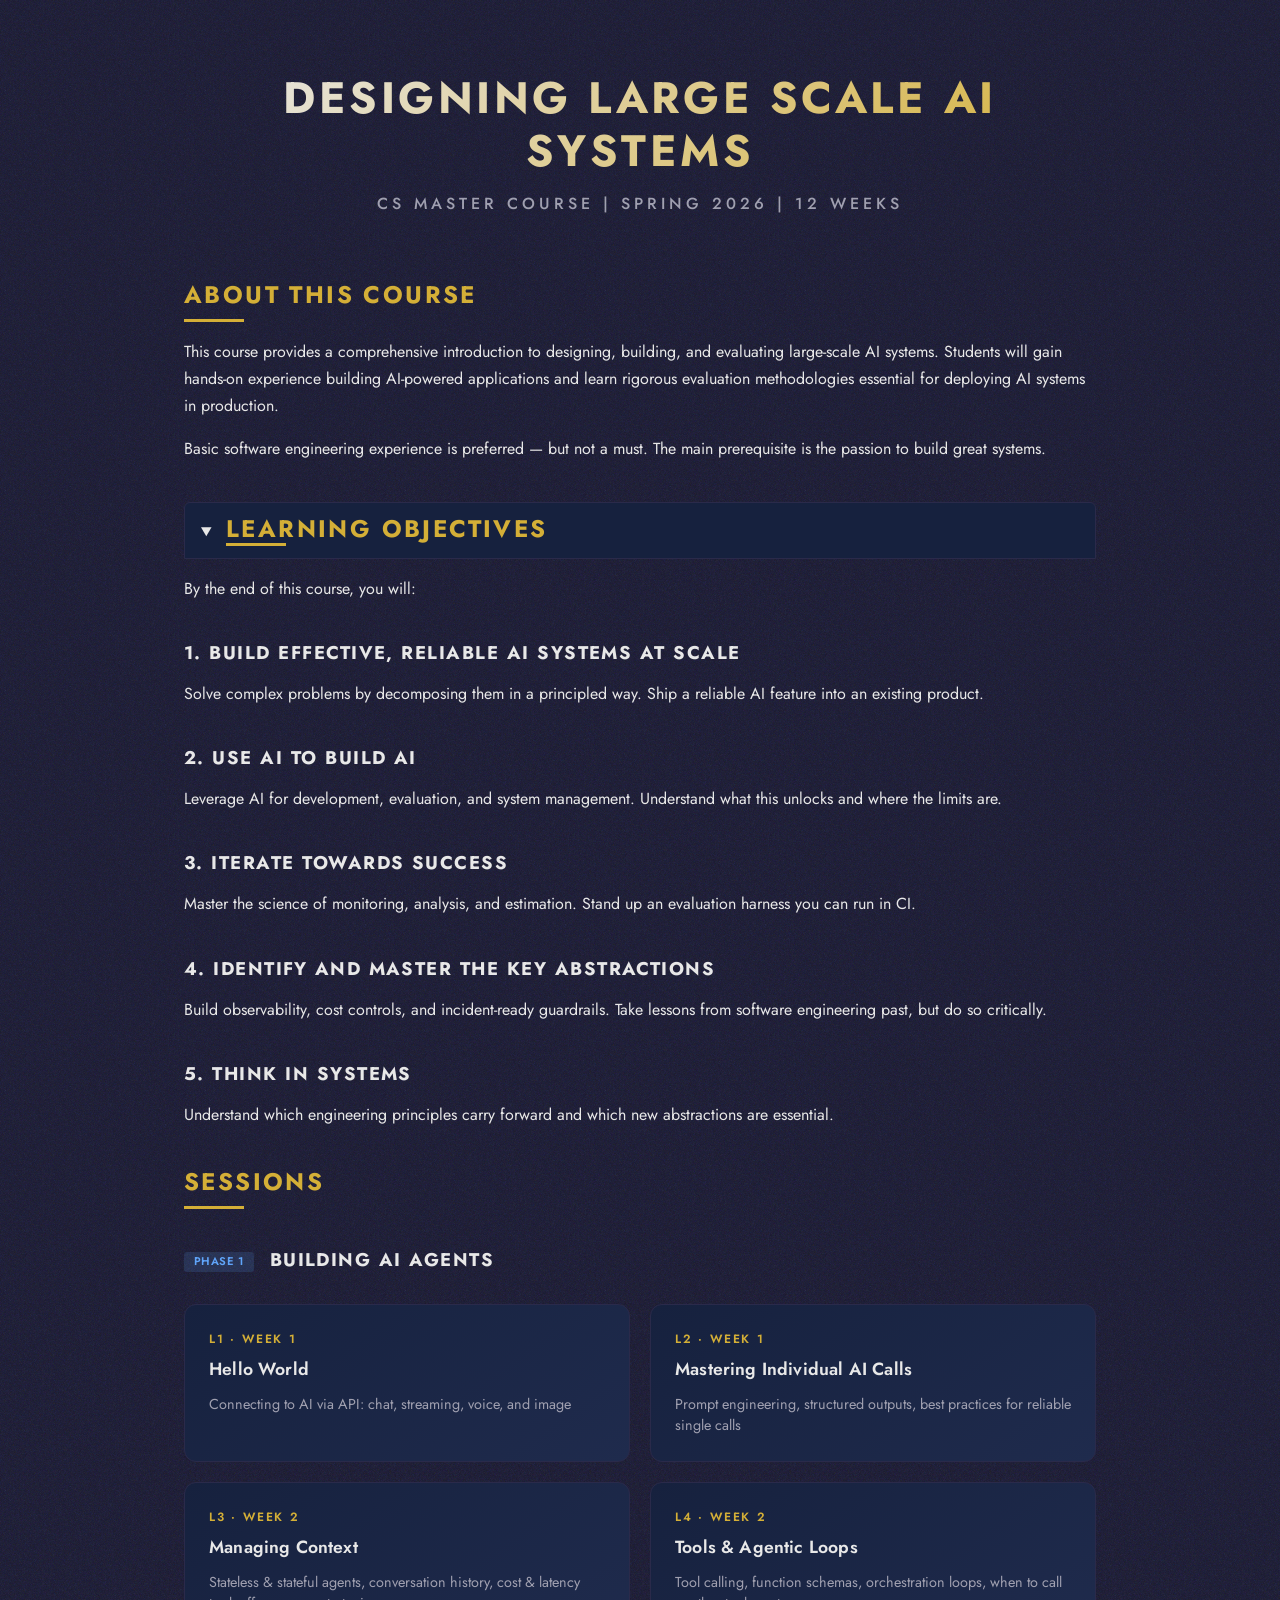
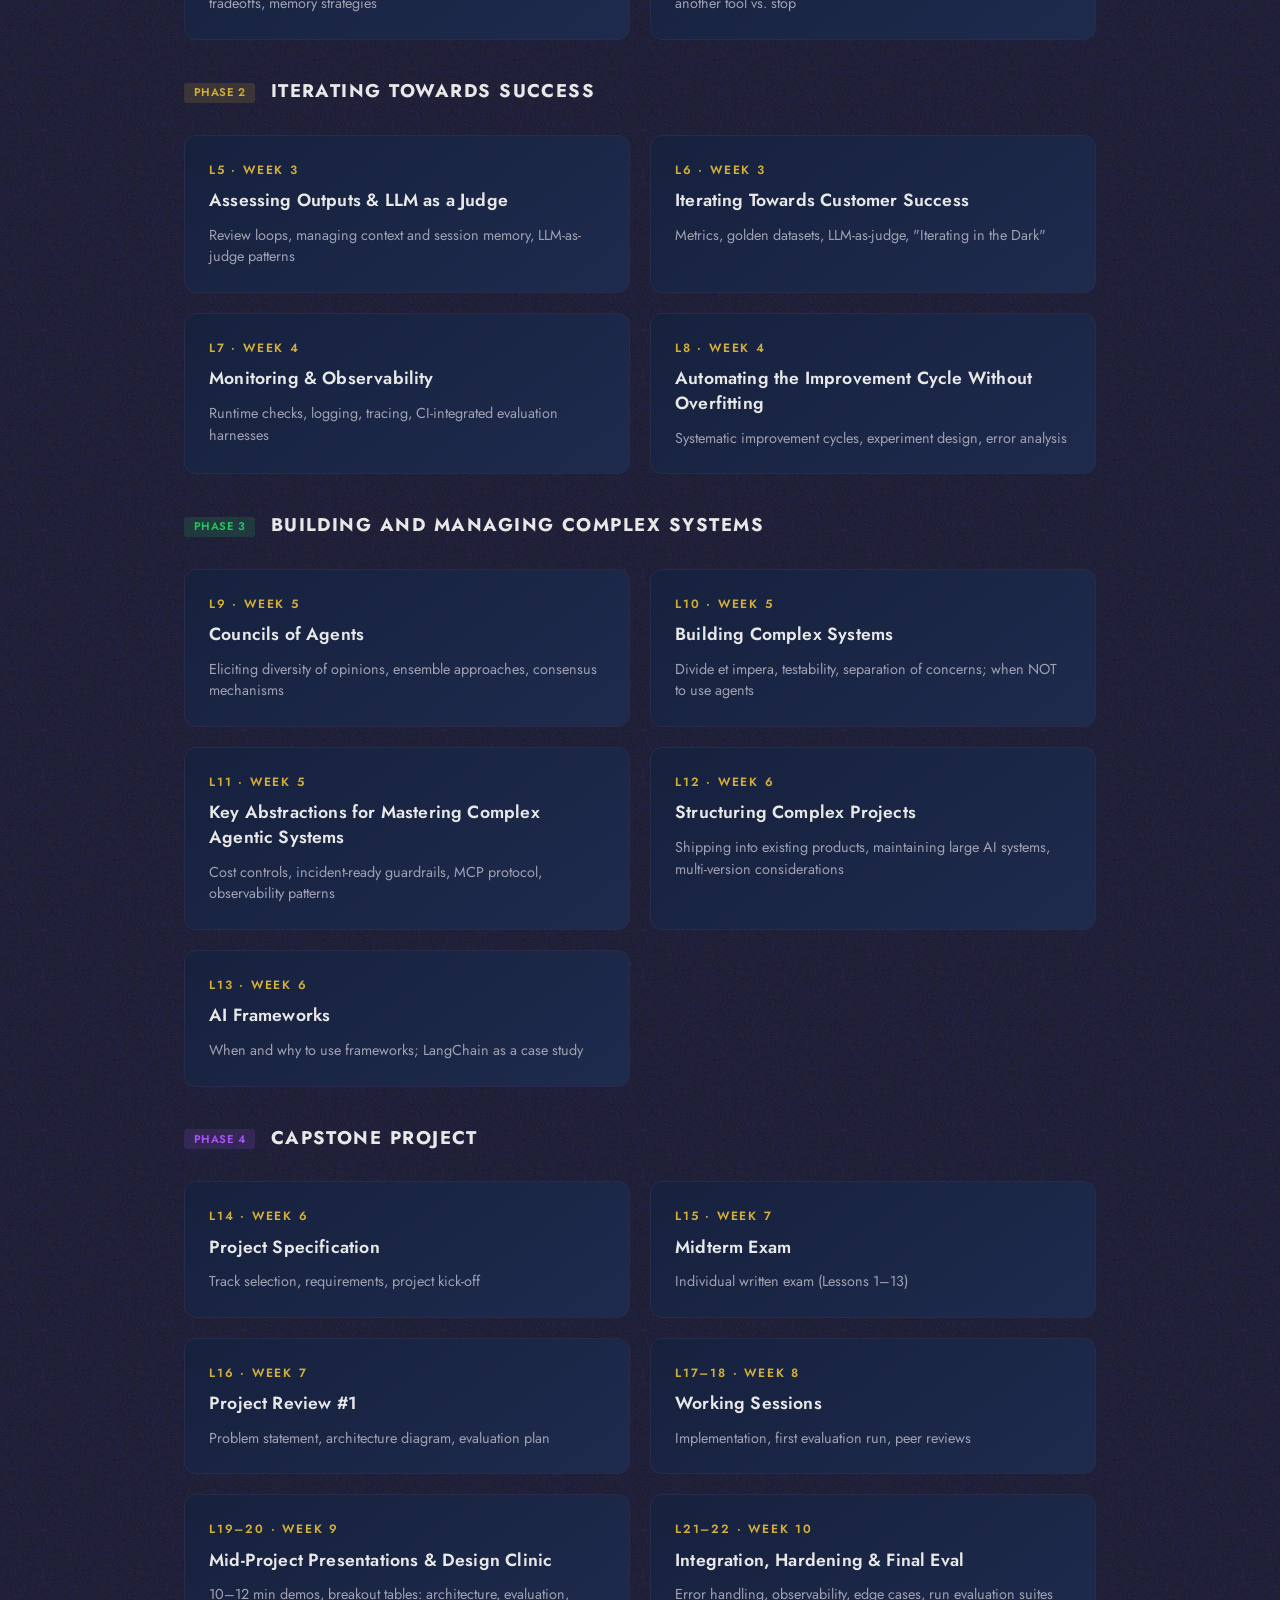
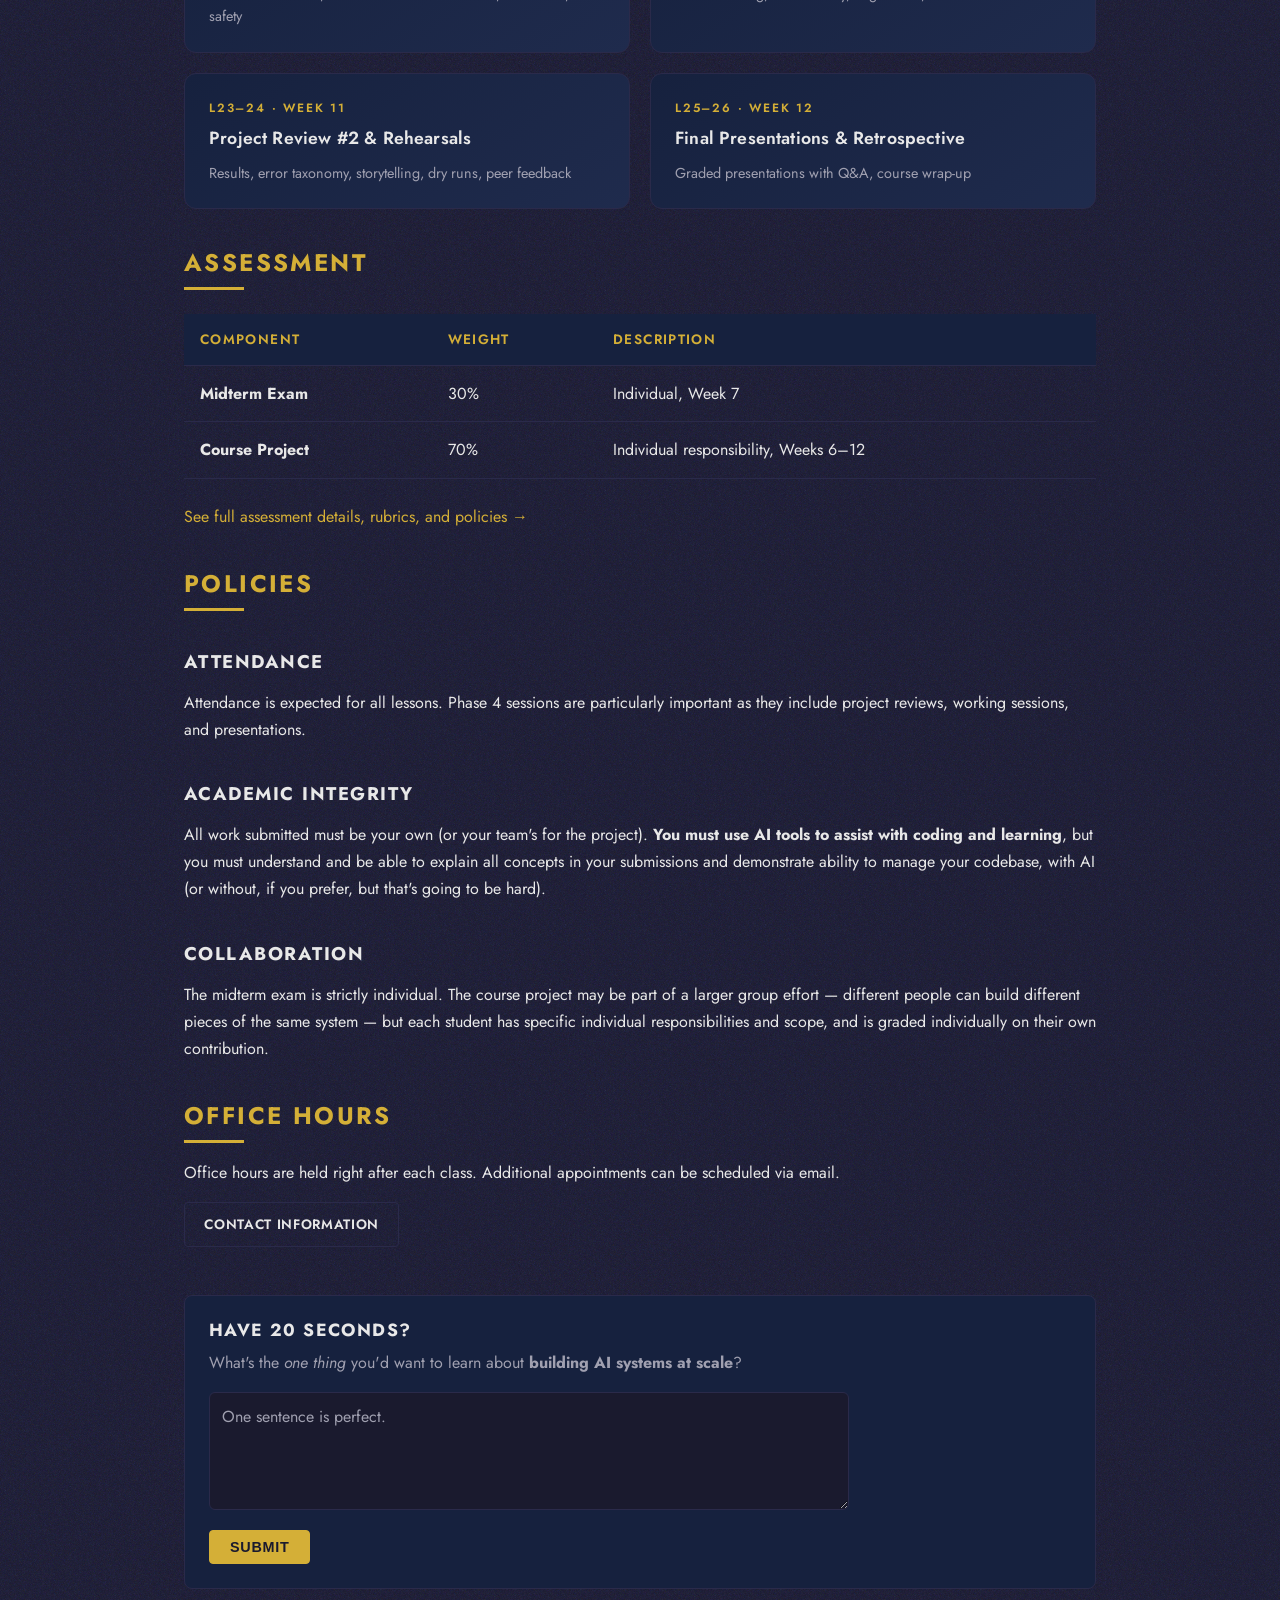
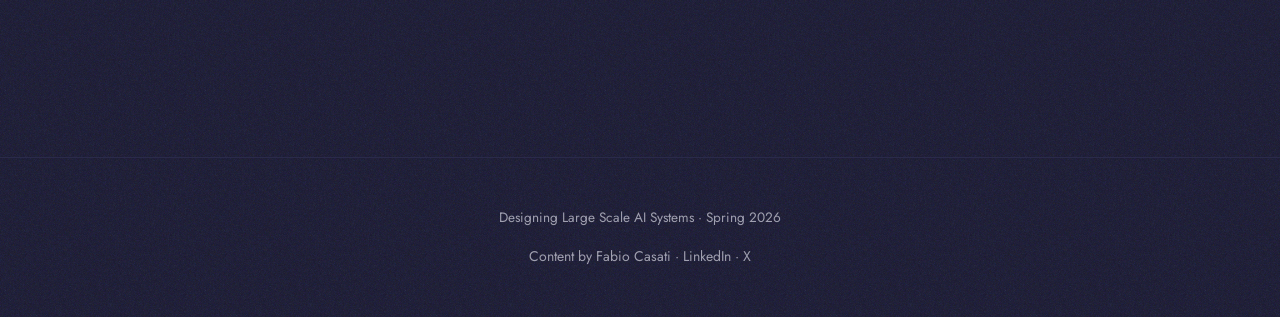
==== commit 90d335cd: "Rename session titles for L5, L6, L8, L11" ====
--- a/index.html
+++ b/index.html
@@ -36,25 +36,24 @@
     <section>
       <details open>
         <summary><h2 style="display:inline; margin:0; padding-bottom:0; margin-left:0.5rem;">Learning Objectives</h2></summary>
-        <p>By the end of this course, you will:</p>
-
-        <h3>1. Build Effective, Reliable AI Systems at Scale</h3>
-        <p>Solve complex problems by decomposing them in a principled way. Ship a reliable AI feature into an existing product.</p>
-
-        <h3>2. Use AI to Build AI</h3>
-        <p>Leverage AI for development, evaluation, and system management. Understand what this unlocks and where the limits are.</p>
-
-        <h3>3. Iterate Towards Success</h3>
-        <p>Master the science of monitoring, analysis, and estimation. Stand up an evaluation harness you can run in CI.</p>
-
-        <h3>4. Master the Key Abstractions</h3>
-        <p>Build observability, cost controls, and incident-ready guardrails. Take lessons from software engineering past, but do so critically.</p>
-
-        <h3>5. Separate Signal from Hype</h3>
-        <p>Critically review emerging practices and proposed standards, learning what to use and where.</p>
-
-        <h3>6. Think in Systems</h3>
-        <p>Understand which engineering principles carry forward and which new abstractions are essential. Know when not to use agents (and what to do instead).</p>
+        <div class="details-content">
+          <p>By the end of this course, you will:</p>
+
+          <h3>1. Build Effective, Reliable AI Systems at Scale</h3>
+          <p>Solve complex problems by decomposing them in a principled way. Ship a reliable AI feature into an existing product.</p>
+
+          <h3>2. Use AI to Build AI</h3>
+          <p>Leverage AI for development, evaluation, and system management. Understand what this unlocks and where the limits are.</p>
+
+          <h3>3. Iterate Towards Success</h3>
+          <p>Master the science of monitoring, analysis, and estimation. Stand up an evaluation harness you can run in CI.</p>
+
+          <h3>4. Identify and Master the Key Abstractions</h3>
+          <p>Build observability, cost controls, and incident-ready guardrails. Take lessons from software engineering past, but do so critically.</p>
+
+          <h3>5. Think in Systems</h3>
+          <p>Understand which engineering principles carry forward and which new abstractions are essential.</p>
+        </div>
       </details>
     </section>
 
@@ -73,61 +72,66 @@
           <div class="title">Mastering Individual AI Calls</div>
           <p class="description">Prompt engineering, structured outputs, best practices for reliable single calls</p>
         </a>
-        <a href="labs/03_review_and_judge/datasets.html" class="module-card">
+        <a href="labs/04_managing_context/stateless_stateful_agents.html" class="module-card">
           <div class="number">L3 · Week 2</div>
-          <div class="title">Review Cycles, State & Judges</div>
-          <p class="description">Review loops, managing context and session memory, LLM-as-judge patterns</p>
-        </a>
-        <a href="labs/04_managing_context/stateless_stateful_agents.html" class="module-card">
-          <div class="number">L4 · Week 2</div>
           <div class="title">Managing Context</div>
           <p class="description">Stateless &amp; stateful agents, conversation history, cost &amp; latency tradeoffs, memory strategies</p>
         </a>
+        <div class="module-card">
+          <div class="number">L4 · Week 2</div>
+          <div class="title">Tools & Agentic Loops</div>
+          <p class="description">Tool calling, function schemas, orchestration loops, when to call another tool vs. stop</p>
+        </div>
       </div>
 
       <h3><span class="phase phase-2">Phase 2</span> Iterating Towards Success</h3>
       <div class="modules-grid">
-        <div class="module-card">
+        <a href="labs/03_review_and_judge/datasets.html" class="module-card">
           <div class="number">L5 · Week 3</div>
-          <div class="title">Tools, Agentic Loops & Monitoring</div>
-          <p class="description">Tool calling, orchestration, observability, runtime checks, CI-integrated evaluation harnesses</p>
-        </div>
+          <div class="title">Assessing Outputs & LLM as a Judge</div>
+          <p class="description">Review loops, managing context and session memory, LLM-as-judge patterns</p>
+        </a>
         <a href="labs/05_eval/optimizing-in-the-dark/index.html" class="module-card">
           <div class="number">L6 · Week 3</div>
-          <div class="title">Quality & Performance Estimation</div>
-          <p class="description">Metrics, golden datasets, LLM-as-judge, "Optimizing in the Dark"</p>
-        </a>
-        <div class="module-card">
-          <div class="number">L7 · Week 3</div>
-          <div class="title">Iterating on Clients, Agents & Prompts</div>
+          <div class="title">Iterating Towards Customer Success</div>
+          <p class="description">Metrics, golden datasets, LLM-as-judge, "Iterating in the Dark"</p>
+        </a>
+        <div class="module-card">
+          <div class="number">L7 · Week 4</div>
+          <div class="title">Monitoring & Observability</div>
+          <p class="description">Runtime checks, logging, tracing, CI-integrated evaluation harnesses</p>
+        </div>
+        <div class="module-card">
+          <div class="number">L8 · Week 4</div>
+          <div class="title">Automating the Improvement Cycle Without Overfitting</div>
           <p class="description">Systematic improvement cycles, experiment design, error analysis</p>
         </div>
       </div>
 
-      <h3><span class="phase phase-3">Phase 3</span> Building Complex Systems at Scale</h3>
-      <div class="modules-grid">
-        <div class="module-card">
-          <div class="number">L8 · Week 4</div>
+      <h3><span class="phase phase-3">Phase 3</span> Building and Managing Complex Systems</h3>
+      <div class="modules-grid">
+        <div class="module-card">
+          <div class="number">L9 · Week 5</div>
           <div class="title">Councils of Agents</div>
           <p class="description">Eliciting diversity of opinions, ensemble approaches, consensus mechanisms</p>
         </div>
         <div class="module-card">
-          <div class="number">L9 · Week 4</div>
+          <div class="number">L10 · Week 5</div>
           <div class="title">Building Complex Systems</div>
           <p class="description">Divide et impera, testability, separation of concerns; when NOT to use agents</p>
         </div>
         <div class="module-card">
-          <div class="number">L10 · Week 5</div>
-          <div class="title">Key Abstractions & Interfaces</div>
+          <div class="number">L11 · Week 5</div>
+          <div class="title">Key Abstractions for Mastering Complex Agentic Systems</div>
           <p class="description">Cost controls, incident-ready guardrails, MCP protocol, observability patterns</p>
         </div>
         <div class="module-card">
-          <div class="number">L11 · Week 5</div>
+          <div class="number">L12 · Week 6</div>
           <div class="title">Structuring Complex Projects</div>
           <p class="description">Shipping into existing products, maintaining large AI systems, multi-version considerations</p>
         </div>
         <div class="module-card">
-          <div class="number">L12 · Week 6</div>
+          <div class="number">L13 · Week 6</div>
           <div class="title">AI Frameworks</div>
           <p class="description">When and why to use frameworks; LangChain as a case study</p>
         </div>
@@ -136,42 +140,42 @@
       <h3><span class="phase phase-4">Phase 4</span> Capstone Project</h3>
       <div class="modules-grid">
         <div class="module-card">
-          <div class="number">L13 · Week 6</div>
+          <div class="number">L14 · Week 6</div>
           <div class="title">Project Specification</div>
           <p class="description">Track selection, requirements, project kick-off</p>
         </div>
         <div class="module-card">
-          <div class="number">L14 · Week 7</div>
+          <div class="number">L15 · Week 7</div>
           <div class="title">Midterm Exam</div>
-          <p class="description">Individual written exam (Lessons 1–12)</p>
-        </div>
-        <div class="module-card">
-          <div class="number">L15 · Week 7</div>
+          <p class="description">Individual written exam (Lessons 1–13)</p>
+        </div>
+        <div class="module-card">
+          <div class="number">L16 · Week 7</div>
           <div class="title">Project Review #1</div>
           <p class="description">Problem statement, architecture diagram, evaluation plan</p>
         </div>
         <div class="module-card">
-          <div class="number">L16–17 · Week 8</div>
+          <div class="number">L17–18 · Week 8</div>
           <div class="title">Working Sessions</div>
           <p class="description">Implementation, first evaluation run, peer reviews</p>
         </div>
         <div class="module-card">
-          <div class="number">L18–19 · Week 9</div>
+          <div class="number">L19–20 · Week 9</div>
           <div class="title">Mid-Project Presentations & Design Clinic</div>
           <p class="description">10–12 min demos, breakout tables: architecture, evaluation, safety</p>
         </div>
         <div class="module-card">
-          <div class="number">L20–21 · Week 10</div>
+          <div class="number">L21–22 · Week 10</div>
           <div class="title">Integration, Hardening & Final Eval</div>
           <p class="description">Error handling, observability, edge cases, run evaluation suites</p>
         </div>
         <div class="module-card">
-          <div class="number">L22–23 · Week 11</div>
+          <div class="number">L23–24 · Week 11</div>
           <div class="title">Project Review #2 & Rehearsals</div>
           <p class="description">Results, error taxonomy, storytelling, dry runs, peer feedback</p>
         </div>
         <div class="module-card">
-          <div class="number">L24–25 · Week 12</div>
+          <div class="number">L25–26 · Week 12</div>
           <div class="title">Final Presentations & Retrospective</div>
           <p class="description">Graded presentations with Q&A, course wrap-up</p>
         </div>
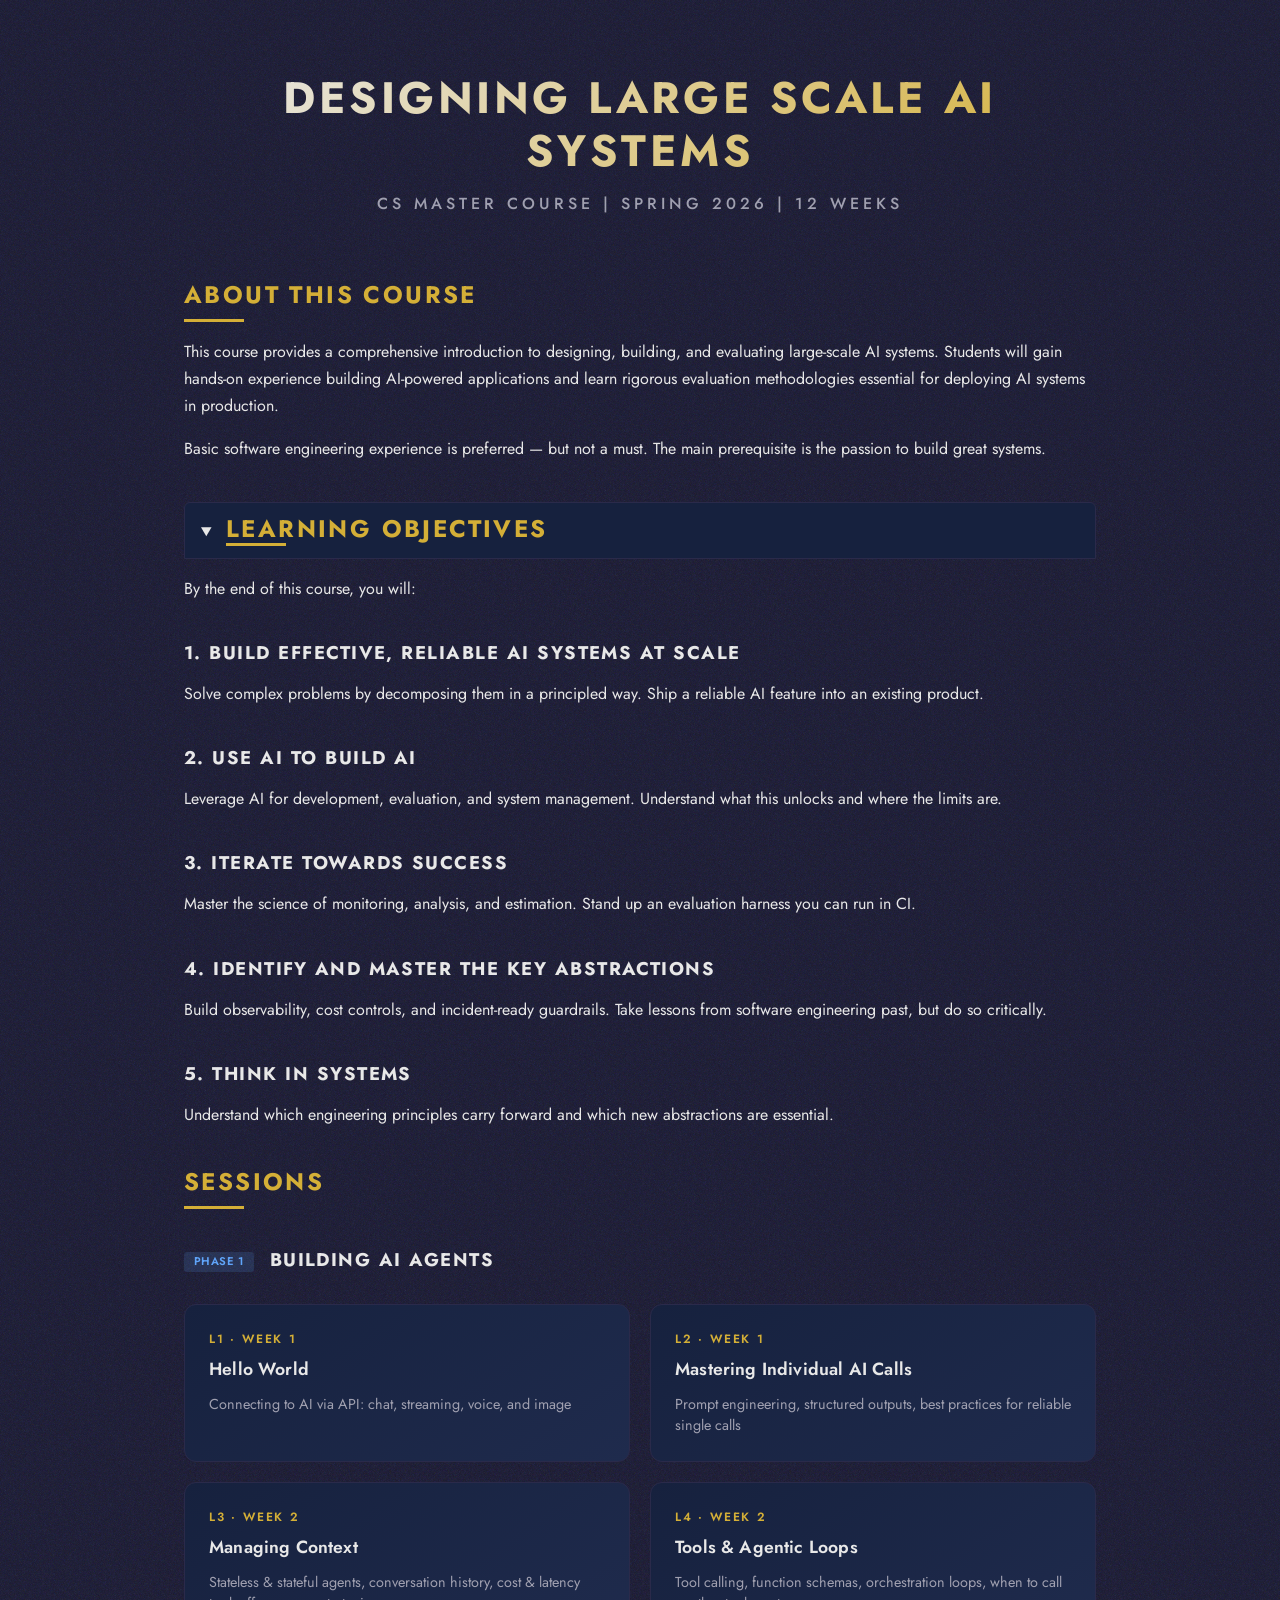
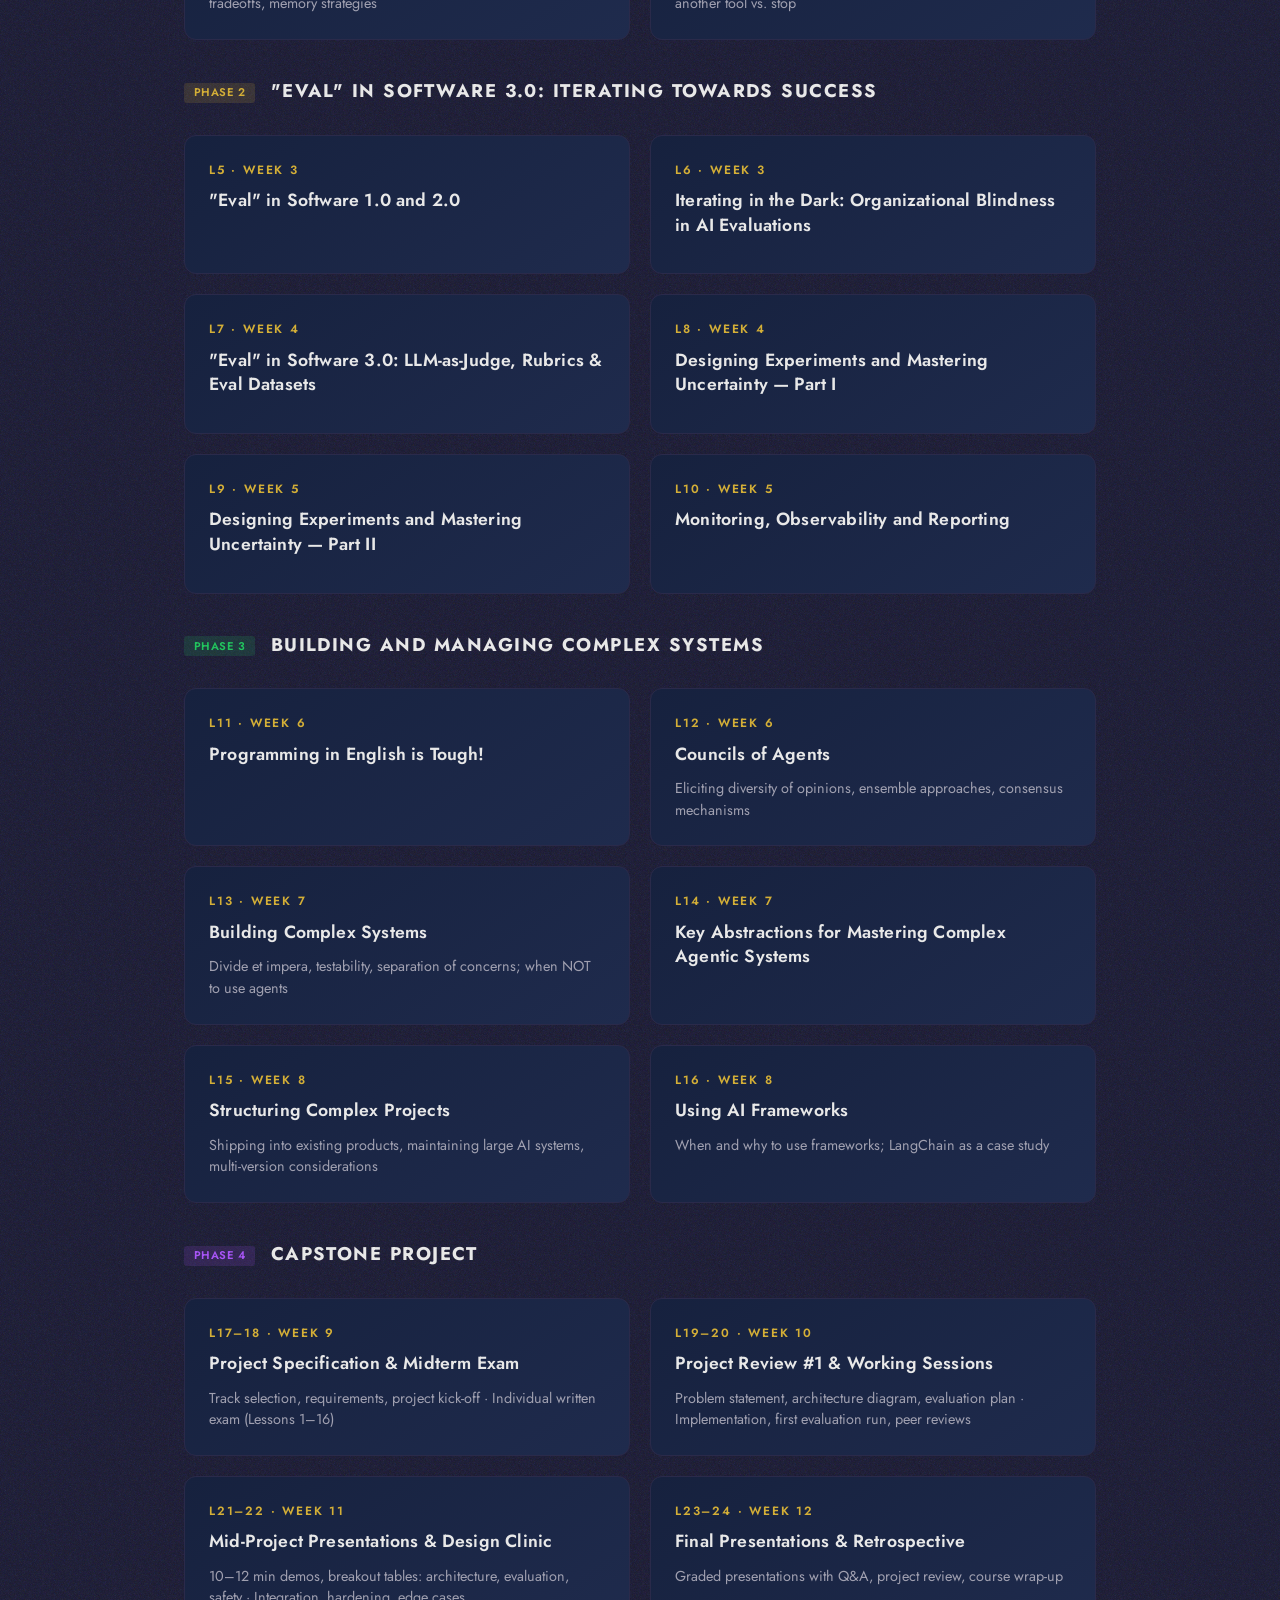
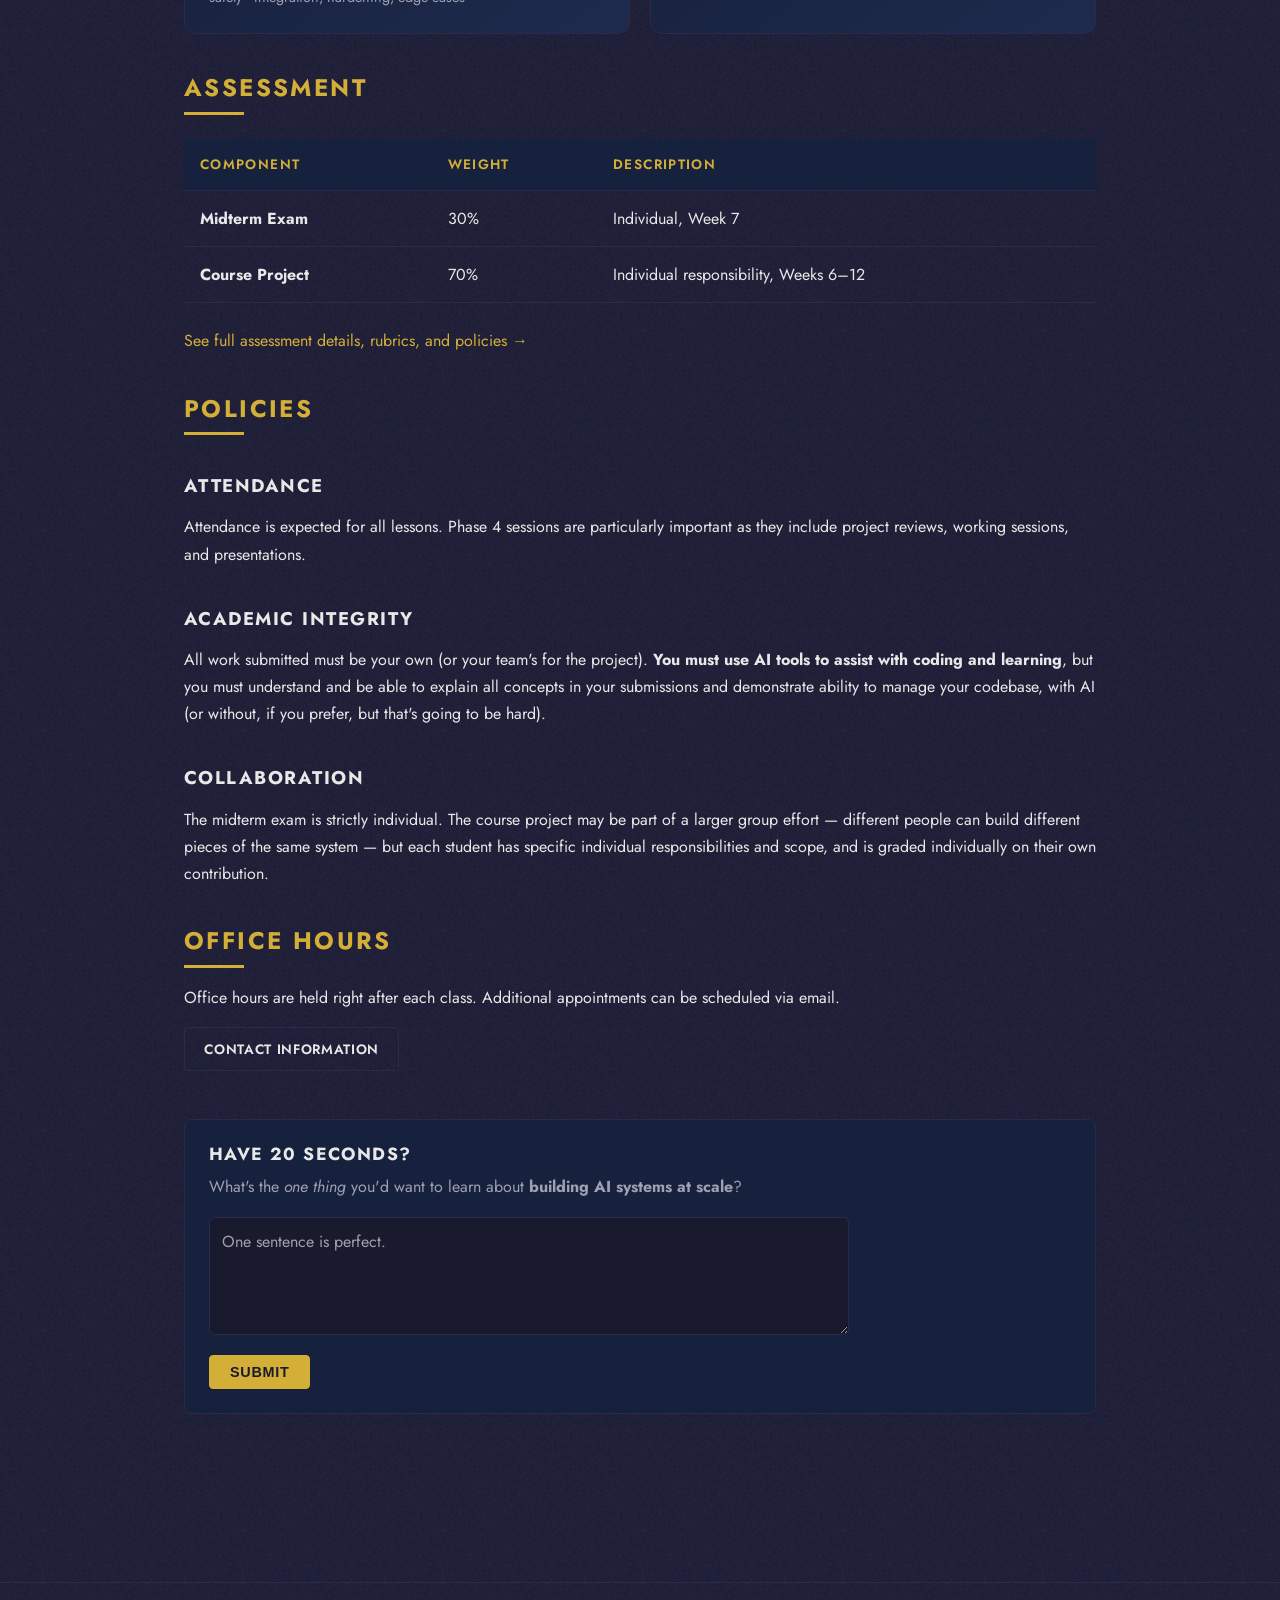
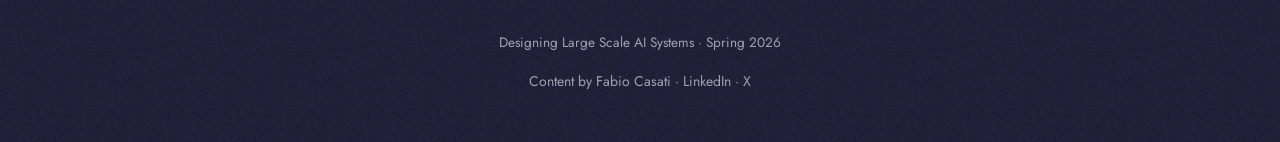
==== commit 1e24f329: "Renumber lessons, add L8 Part II, add L11 placeholder - Split L8 into Part I/II; new design_of_exper" ====
--- a/index.html
+++ b/index.html
@@ -72,112 +72,99 @@
           <div class="title">Mastering Individual AI Calls</div>
           <p class="description">Prompt engineering, structured outputs, best practices for reliable single calls</p>
         </a>
-        <a href="labs/04_managing_context/stateless_stateful_agents.html" class="module-card">
+        <a href="labs/03_context/stateless_stateful_agents.html" class="module-card">
           <div class="number">L3 · Week 2</div>
           <div class="title">Managing Context</div>
           <p class="description">Stateless &amp; stateful agents, conversation history, cost &amp; latency tradeoffs, memory strategies</p>
         </a>
-        <div class="module-card">
+        <a href="labs/04_tool_calling/tool_calling.html" class="module-card">
           <div class="number">L4 · Week 2</div>
           <div class="title">Tools & Agentic Loops</div>
           <p class="description">Tool calling, function schemas, orchestration loops, when to call another tool vs. stop</p>
-        </div>
-      </div>
-
-      <h3><span class="phase phase-2">Phase 2</span> Iterating Towards Success</h3>
-      <div class="modules-grid">
-        <a href="labs/03_review_and_judge/datasets.html" class="module-card">
+        </a>
+      </div>
+
+      <h3><span class="phase phase-2">Phase 2</span> "Eval" in Software 3.0: Iterating Towards Success</h3>
+      <div class="modules-grid">
+        <a href="labs/05_eval_fundamentals/datasets.html" class="module-card">
           <div class="number">L5 · Week 3</div>
-          <div class="title">Assessing Outputs & LLM as a Judge</div>
-          <p class="description">Review loops, managing context and session memory, LLM-as-judge patterns</p>
-        </a>
-        <a href="labs/05_eval/optimizing-in-the-dark/index.html" class="module-card">
+          <div class="title">"Eval" in Software 1.0 and 2.0</div>
+        </a>
+        <a href="labs/06_mastering_uncertainty/optimizing-in-the-dark/index.html" class="module-card">
           <div class="number">L6 · Week 3</div>
-          <div class="title">Iterating Towards Customer Success</div>
-          <p class="description">Metrics, golden datasets, LLM-as-judge, "Iterating in the Dark"</p>
-        </a>
-        <div class="module-card">
+          <div class="title">Iterating in the Dark: Organizational Blindness in AI Evaluations</div>
+        </a>
+        <a href="labs/07_eval/eval_sw3.html" class="module-card">
           <div class="number">L7 · Week 4</div>
-          <div class="title">Monitoring & Observability</div>
-          <p class="description">Runtime checks, logging, tracing, CI-integrated evaluation harnesses</p>
-        </div>
-        <div class="module-card">
+          <div class="title">"Eval" in Software 3.0: LLM-as-Judge, Rubrics & Eval Datasets</div>
+        </a>
+        <a href="labs/08_automating_improvement/design_of_experiments.html" class="module-card">
           <div class="number">L8 · Week 4</div>
-          <div class="title">Automating the Improvement Cycle Without Overfitting</div>
-          <p class="description">Systematic improvement cycles, experiment design, error analysis</p>
-        </div>
+          <div class="title">Designing Experiments and Mastering Uncertainty &mdash; Part I</div>
+        </a>
+        <a href="labs/08_automating_improvement/design_of_experiments_2.html" class="module-card">
+          <div class="number">L9 · Week 5</div>
+          <div class="title">Designing Experiments and Mastering Uncertainty &mdash; Part II</div>
+        </a>
+        <a href="labs/09_monitoring/monitoring.html" class="module-card">
+          <div class="number">L10 · Week 5</div>
+          <div class="title">Monitoring, Observability and Reporting</div>
+        </a>
       </div>
 
       <h3><span class="phase phase-3">Phase 3</span> Building and Managing Complex Systems</h3>
       <div class="modules-grid">
-        <div class="module-card">
-          <div class="number">L9 · Week 5</div>
+        <a class="module-card">
+          <div class="number">L11 · Week 6</div>
+          <div class="title">Programming in English is Tough!</div>
+        </a>
+        <a href="labs/10_councils/councils.html" class="module-card">
+          <div class="number">L12 · Week 6</div>
           <div class="title">Councils of Agents</div>
           <p class="description">Eliciting diversity of opinions, ensemble approaches, consensus mechanisms</p>
-        </div>
-        <div class="module-card">
-          <div class="number">L10 · Week 5</div>
+        </a>
+        <a href="labs/11_complex_systems/complex_systems.html" class="module-card">
+          <div class="number">L13 · Week 7</div>
           <div class="title">Building Complex Systems</div>
           <p class="description">Divide et impera, testability, separation of concerns; when NOT to use agents</p>
-        </div>
-        <div class="module-card">
-          <div class="number">L11 · Week 5</div>
+        </a>
+        <a href="labs/12_key_abstractions/key_abstractions.html" class="module-card">
+          <div class="number">L14 · Week 7</div>
           <div class="title">Key Abstractions for Mastering Complex Agentic Systems</div>
-          <p class="description">Cost controls, incident-ready guardrails, MCP protocol, observability patterns</p>
-        </div>
-        <div class="module-card">
-          <div class="number">L12 · Week 6</div>
+        </a>
+        <a href="labs/13_structuring_projects/structuring_projects.html" class="module-card">
+          <div class="number">L15 · Week 8</div>
           <div class="title">Structuring Complex Projects</div>
           <p class="description">Shipping into existing products, maintaining large AI systems, multi-version considerations</p>
-        </div>
-        <div class="module-card">
-          <div class="number">L13 · Week 6</div>
-          <div class="title">AI Frameworks</div>
+        </a>
+        <a href="labs/14_frameworks/frameworks.html" class="module-card">
+          <div class="number">L16 · Week 8</div>
+          <div class="title">Using AI Frameworks</div>
           <p class="description">When and why to use frameworks; LangChain as a case study</p>
-        </div>
+        </a>
       </div>
 
       <h3><span class="phase phase-4">Phase 4</span> Capstone Project</h3>
       <div class="modules-grid">
         <div class="module-card">
-          <div class="number">L14 · Week 6</div>
-          <div class="title">Project Specification</div>
-          <p class="description">Track selection, requirements, project kick-off</p>
-        </div>
-        <div class="module-card">
-          <div class="number">L15 · Week 7</div>
-          <div class="title">Midterm Exam</div>
-          <p class="description">Individual written exam (Lessons 1–13)</p>
-        </div>
-        <div class="module-card">
-          <div class="number">L16 · Week 7</div>
-          <div class="title">Project Review #1</div>
-          <p class="description">Problem statement, architecture diagram, evaluation plan</p>
-        </div>
-        <div class="module-card">
-          <div class="number">L17–18 · Week 8</div>
-          <div class="title">Working Sessions</div>
-          <p class="description">Implementation, first evaluation run, peer reviews</p>
-        </div>
-        <div class="module-card">
-          <div class="number">L19–20 · Week 9</div>
+          <div class="number">L17–18 · Week 9</div>
+          <div class="title">Project Specification & Midterm Exam</div>
+          <p class="description">Track selection, requirements, project kick-off · Individual written exam (Lessons 1–16)</p>
+        </div>
+        <div class="module-card">
+          <div class="number">L19–20 · Week 10</div>
+          <div class="title">Project Review #1 & Working Sessions</div>
+          <p class="description">Problem statement, architecture diagram, evaluation plan · Implementation, first evaluation run, peer reviews</p>
+        </div>
+        <div class="module-card">
+          <div class="number">L21–22 · Week 11</div>
           <div class="title">Mid-Project Presentations & Design Clinic</div>
-          <p class="description">10–12 min demos, breakout tables: architecture, evaluation, safety</p>
-        </div>
-        <div class="module-card">
-          <div class="number">L21–22 · Week 10</div>
-          <div class="title">Integration, Hardening & Final Eval</div>
-          <p class="description">Error handling, observability, edge cases, run evaluation suites</p>
-        </div>
-        <div class="module-card">
-          <div class="number">L23–24 · Week 11</div>
-          <div class="title">Project Review #2 & Rehearsals</div>
-          <p class="description">Results, error taxonomy, storytelling, dry runs, peer feedback</p>
-        </div>
-        <div class="module-card">
-          <div class="number">L25–26 · Week 12</div>
+          <p class="description">10–12 min demos, breakout tables: architecture, evaluation, safety · Integration, hardening, edge cases</p>
+        </div>
+        <div class="module-card">
+          <div class="number">L23–24 · Week 12</div>
           <div class="title">Final Presentations & Retrospective</div>
-          <p class="description">Graded presentations with Q&A, course wrap-up</p>
+          <p class="description">Graded presentations with Q&A, project review, course wrap-up</p>
         </div>
       </div>
     </section>
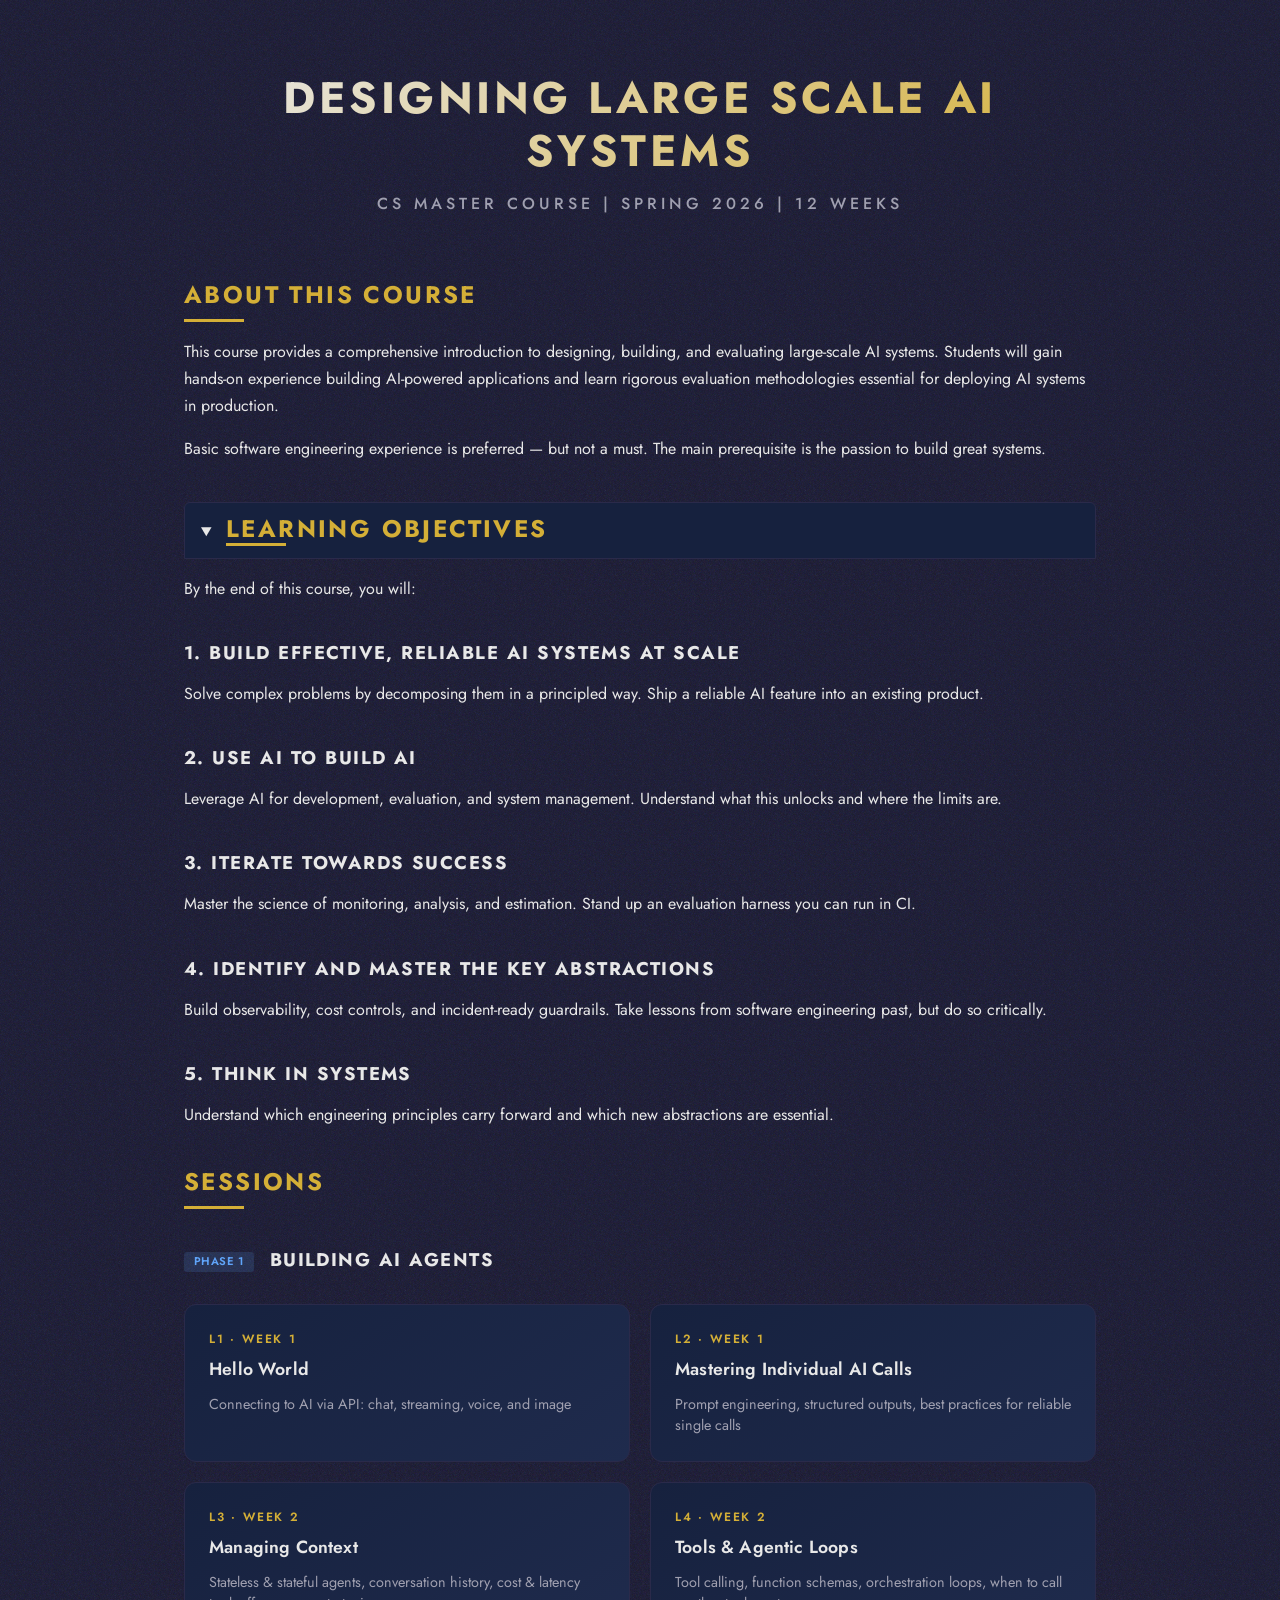
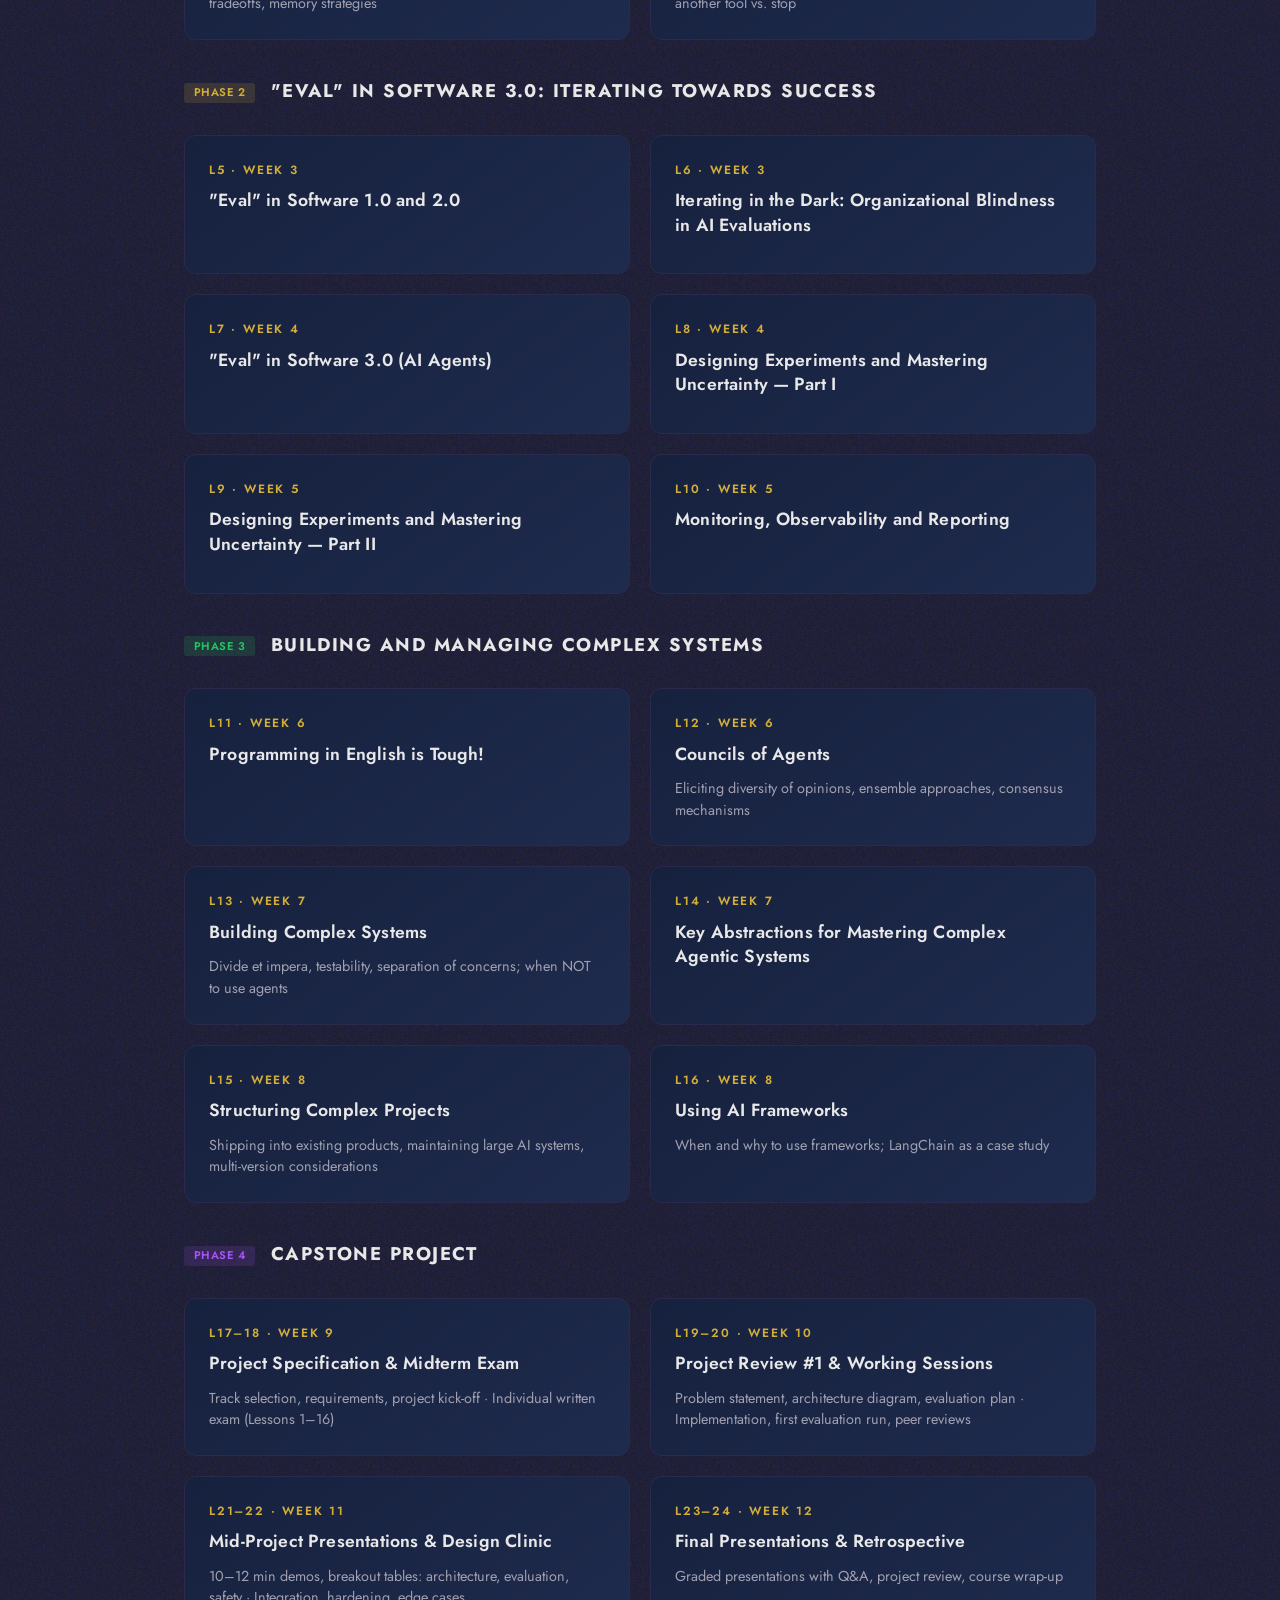
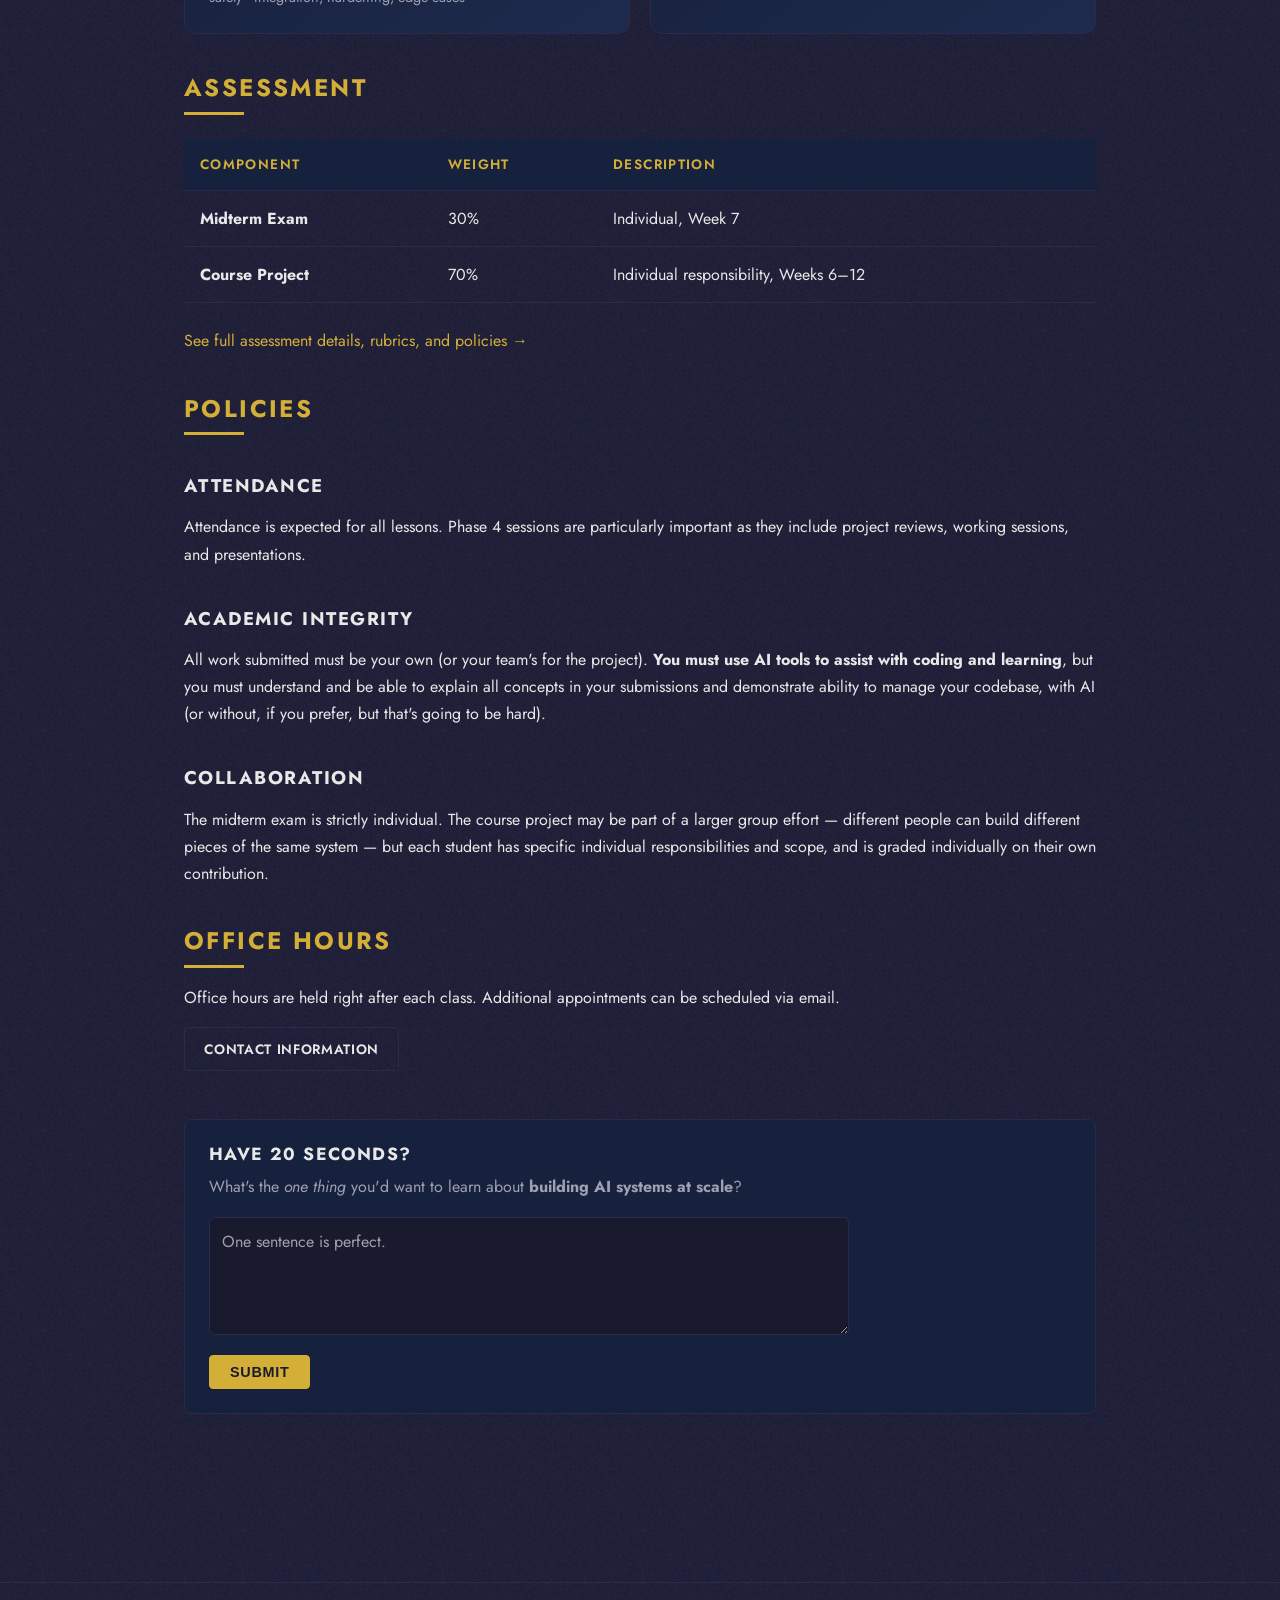
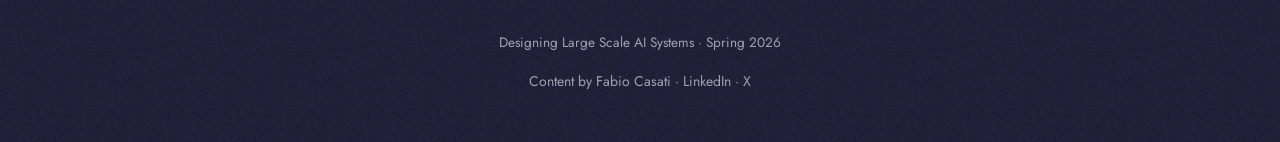
==== commit ff3ca331: "Link L11 page and shorten L7 title" ====
--- a/index.html
+++ b/index.html
@@ -96,7 +96,7 @@
         </a>
         <a href="labs/07_eval/eval_sw3.html" class="module-card">
           <div class="number">L7 · Week 4</div>
-          <div class="title">"Eval" in Software 3.0: LLM-as-Judge, Rubrics & Eval Datasets</div>
+          <div class="title">"Eval" in Software 3.0 (AI Agents)</div>
         </a>
         <a href="labs/08_automating_improvement/design_of_experiments.html" class="module-card">
           <div class="number">L8 · Week 4</div>
@@ -114,7 +114,7 @@
 
       <h3><span class="phase phase-3">Phase 3</span> Building and Managing Complex Systems</h3>
       <div class="modules-grid">
-        <a class="module-card">
+        <a href="labs/11_programming_in_english/programming_in_english.html" class="module-card">
           <div class="number">L11 · Week 6</div>
           <div class="title">Programming in English is Tough!</div>
         </a>
